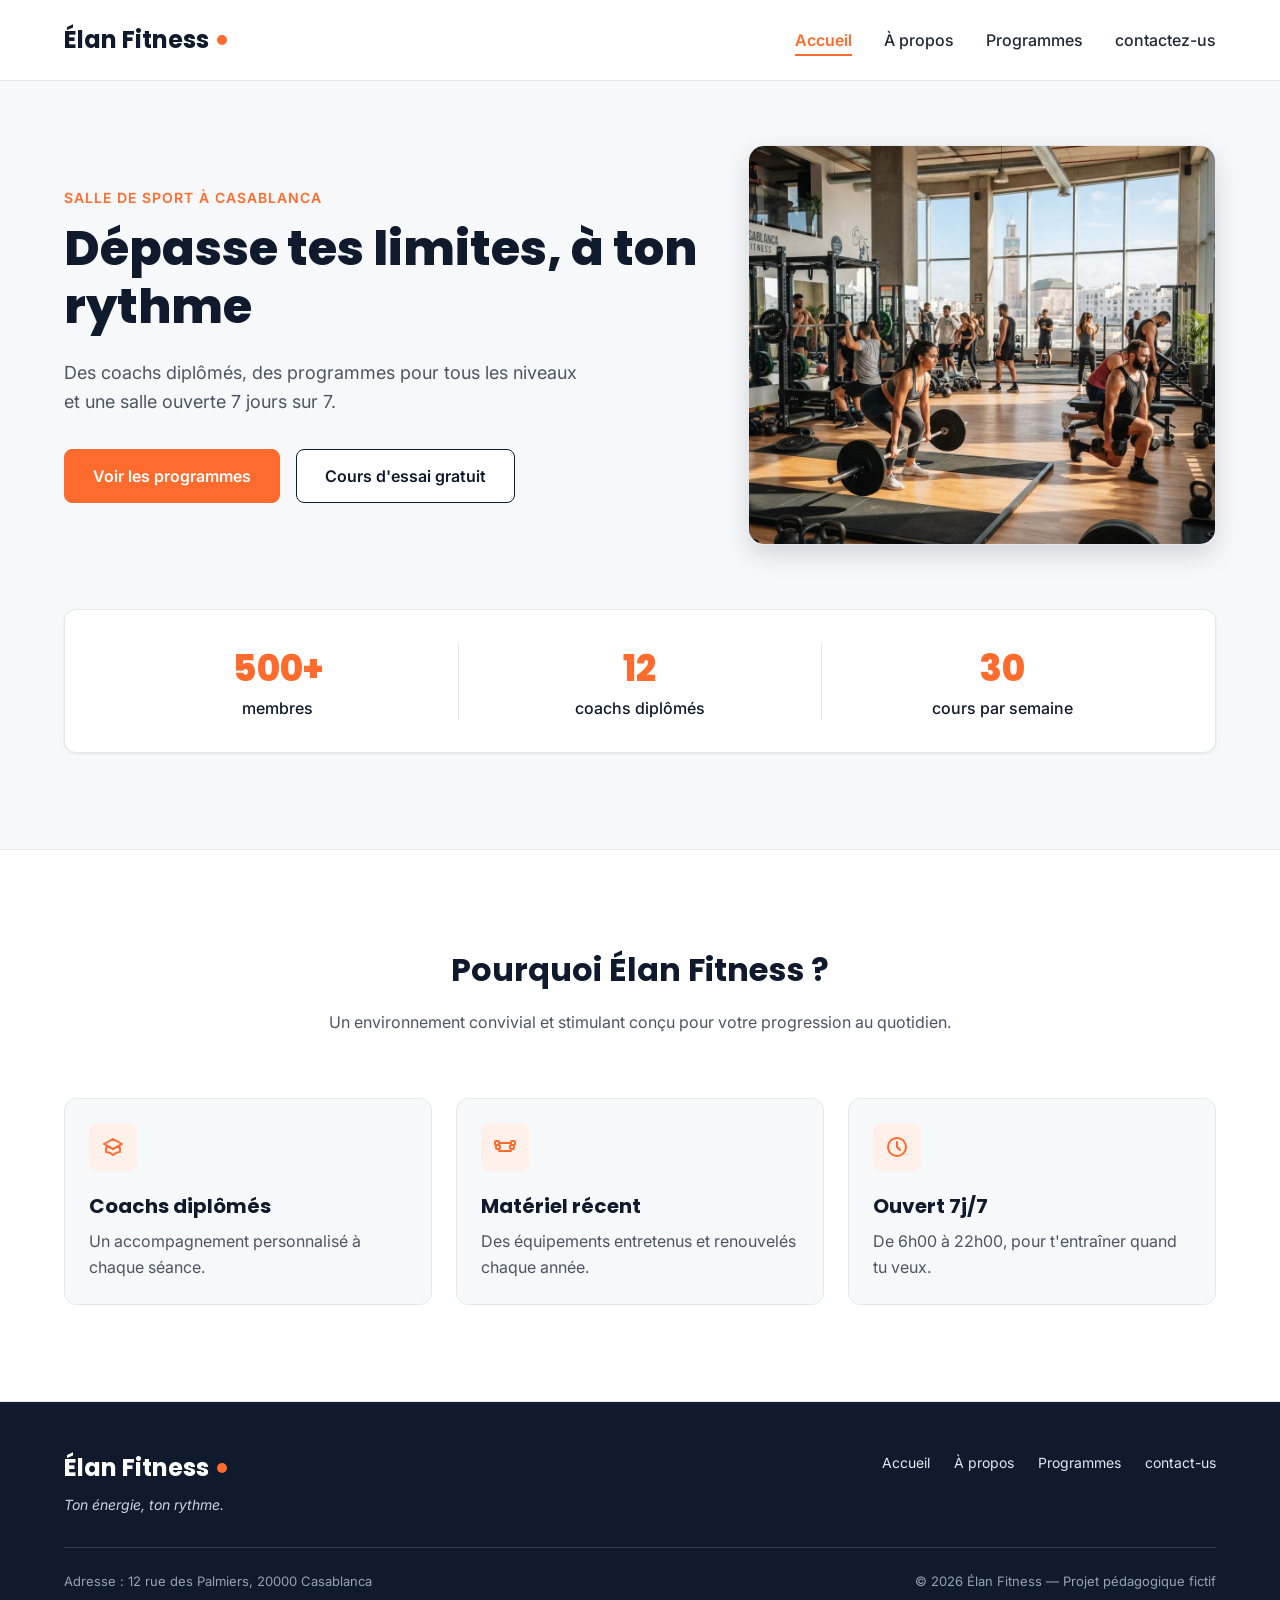
==== index.html @ 89db5414 "update projet HTML CSS" ====
<!DOCTYPE html>
<html lang="fr">
<head>
  <meta charset="UTF-8">
  <meta name="viewport" content="width=device-width, initial-scale=1">
  <meta name="description" content="Élan Fitness, salle de sport à Casablanca : musculation, yoga, cardio et boxe fitness avec des coachs diplômés. Réservez votre cours d'essai gratuit.">
  <title>Élan Fitness | Salle de sport à Casablanca</title>
  <link rel="preconnect" href="https://fonts.googleapis.com">
  <link rel="preconnect" href="https://fonts.gstatic.com" crossorigin>
  <link href="https://fonts.googleapis.com/css2?family=Inter:wght@400;500;600&family=Poppins:wght@600;700;800&display=swap" rel="stylesheet">
  <link rel="stylesheet" href="style.css">
</head>
<body>
  <header class="en-tete">
    <div class="conteneur en-tete-contenu">
      <a href="index.html" class="logo">Élan Fitness</a>
      <nav aria-label="Navigation principale">
        <ul class="menu">
          <li><a href="accueil" class="lien-actif">Accueil</a></li>
          <li><a href="a-propos.html" >À propos</a></li>
          <li><a href="programmes.html">Programmes</a></li>
          <li><a href="contact-us.html">contactez-us</a></li>
        </ul>
      </nav>
    </div>
  </header>
  <main>
    <section id="accueil" class="hero">
      <div class="conteneur">
        <div class="hero-contenu">
          <div class="hero-texte">
            <p class="sur-titre">Salle de sport à Casablanca</p>
            <h1>Dépasse tes limites, à ton rythme</h1>
            <p class="hero-description">
              Des coachs diplômés, des programmes pour tous les niveaux et une salle ouverte 7 jours sur 7.
            </p>
            <div class="boutons">
              <a href="programmes.html" class="bouton bouton-principal">Voir les programmes</a>
              <a href="contact-us.html" class="bouton bouton-secondaire">Cours d'essai gratuit</a>
            </div>
          </div>
          <img class="hero-image" src="img/hero.jpg" alt="Des personnes s'entraînent dans une salle de sport lumineuse à Casablanca">
        </div>
        <div class="chiffres">
          <div class="chiffre">
            <p class="chiffre-nombre">500+</p>
            <p>membres</p>
          </div>
          <div class="chiffre">
            <p class="chiffre-nombre">12</p>
            <p>coachs diplômés</p>
          </div>
          <div class="chiffre">
            <p class="chiffre-nombre">30</p>
            <p>cours par semaine</p>
          </div>
        </div>
      </div>
    </section>
    <section class="section section-blanche">
      <div class="conteneur">
        <div class="section-titre">
          <h2>Pourquoi Élan Fitness ?</h2>
          <p>Un environnement convivial et stimulant conçu pour votre progression au quotidien.</p>
        </div>
        <div class="cartes">
          <article class="carte carte-avantage">
            <div class="icone"><img src="img/icone-coach.svg" alt=""></div>
            <h3>Coachs diplômés</h3>
            <p>Un accompagnement personnalisé à chaque séance.</p>
          </article>
          <article class="carte carte-avantage">
            <div class="icone"><img src="img/icone-materiel.svg" alt=""></div>
            <h3>Matériel récent</h3>
            <p>Des équipements entretenus et renouvelés chaque année.</p>
          </article>
          <article class="carte carte-avantage">
            <div class="icone"><img src="img/icone-horloge.svg" alt=""></div>
            <h3>Ouvert 7j/7</h3>
            <p>De 6h00 à 22h00, pour t'entraîner quand tu veux.</p>
          </article>
        </div>
      </div>
    </section>
  </main>
  <footer class="pied-de-page">
    <div class="conteneur">
      <div class="pied-haut">
        <div>
          <p class="logo logo-clair">Élan Fitness</p>
          <p class="slogan">Ton énergie, ton rythme.</p>
        </div>
        <nav aria-label="Navigation du pied de page">
          <ul class="menu menu-pied">
            <li><a href="index.html">Accueil</a></li>
            <li><a href="a-propos.html">À propos</a></li>
            <li><a href="programmes.html">Programmes</a></li>
            <li><a href="contact-us.html">contact-us</a></li>
          </ul>
        </nav>
      </div>
      <div class="pied-bas">
        <p>Adresse : 12 rue des Palmiers, 20000 Casablanca</p>
        <p>&copy; 2026 Élan Fitness — Projet pédagogique fictif</p>
      </div>
    </div>
  </footer>
</body>
</html>
---- style.css ----
* {
  box-sizing: border-box;
  margin: 0;
  padding: 0;
}
html {
  scroll-behavior: smooth;
}
body {
  font-family: 'Inter', Arial, sans-serif;
  font-size: 16px;
  line-height: 1.5;
  color: #1F2937;
  background-color: #F7F8FA;
}
h1, h2, h3, h4 {
  font-family: 'Poppins', Arial, sans-serif;
  color: #0F1B2D;
}
a {
  color: inherit;
  text-decoration: none;
}
ul {
  list-style: none;
}
img {
  display: block;
  max-width: 100%;
}
a:focus-visible,
button:focus-visible {
  outline: 3px solid #FF6B2C;
  outline-offset: 2px;
}
.conteneur {
  width: 100%;
  max-width: 1200px;
  margin: 0 auto;
  padding: 0 24px;
}
.section {
  padding: 96px 0;
}
.section-blanche {
  background-color: #FFFFFF;
  border-top: 1px solid #E5E7EB;
  border-bottom: 1px solid #E5E7EB;
}
.section-titre {
  max-width: 640px;
  margin: 0 auto 64px;
  text-align: center;
}
.section-titre h2 {
  font-size: 32px;
  margin-bottom: 16px;
}
.section-titre h3 {
  font-size: 26px;
  margin-bottom: 12px;
}
.section-titre p {
  color: #4B5563;
}
.sur-titre {
  font-size: 14px;
  font-weight: 600;
  color: #FF6B2C;
  text-transform: uppercase;
  letter-spacing: 1px;
  margin-bottom: 12px;
}
.bouton {
  display: inline-block;
  padding: 14px 28px;
  border-radius: 8px;
  font-size: 16px;
  font-weight: 600;
  text-align: center;
  cursor: pointer;
}
.bouton-principal {
  background-color: #FF6B2C;
  border: 1px solid #FF6B2C;
  color: #FFFFFF;
}
.bouton-principal:hover {
  background-color: #F05817;
}
.bouton-secondaire {
  background-color: #FFFFFF;
  border: 1px solid #0F1B2D;
  color: #0F1B2D;
}
.bouton-secondaire:hover {
  background-color: #F3F4F6;
}
.cartes {
  display: flex;
  gap: 24px;
}
.carte {
  flex: 1;
  background-color: #FFFFFF;
  border: 1px solid #E5E7EB;
  border-radius: 12px;
  box-shadow: 0 1px 3px rgba(15, 27, 45, 0.08);
}
.icone {
  width: 48px;
  height: 48px;
  background-color: #FFF0EA;
  border-radius: 8px;
  display: flex;
  align-items: center;
  justify-content: center;
}
.icone img {
  width: 24px;
  height: 24px;
}
.icone-petite {
  width: 32px;
  height: 32px;
  border-radius: 50%;
}
.icone-petite img {
  width: 16px;
  height: 16px;
}
.en-tete {
  position: sticky;
  top: 0;
  z-index: 10;
  background-color: #FFFFFF;
  border-bottom: 1px solid #E5E7EB;
}
.en-tete-contenu {
  height: 80px;
  display: flex;
  align-items: center;
  justify-content: space-between;
}
.logo {
  display: flex;
  align-items: center;
  font-family: 'Poppins', Arial, sans-serif;
  font-size: 24px;
  font-weight: 700;
  color: #0F1B2D;
}
.logo::after {
  content: "";
  width: 10px;
  height: 10px;
  margin-left: 8px;
  background-color: #FF6B2C;
  border-radius: 50%;
}
.menu {
  display: flex;
  gap: 32px;
}
.menu a {
  font-weight: 500;
  padding-bottom: 4px;
  border-bottom: 2px solid transparent;
}
.menu a:hover {
  color: #FF6B2C;
}
.menu .lien-actif {
  color: #FF6B2C;
  font-weight: 600;
  border-bottom-color: #FF6B2C;
}
.hero {
  padding: 64px 0 96px;
}
.hero-contenu {
  display: flex;
  align-items: center;
  gap: 32px;
}
.hero-texte {
  flex: 7;
}
.hero-texte h1 {
  font-size: 48px;
  font-weight: 800;
  line-height: 1.2;
  margin-bottom: 24px;
}
.hero-description {
  max-width: 520px;
  font-size: 18px;
  line-height: 1.6;
  color: #4B5563;
  margin-bottom: 32px;
}
.boutons {
  display: flex;
  flex-wrap: wrap;
  gap: 16px;
}
.hero-image {
  flex: 5;
  min-width: 0;
  height: 400px;
  object-fit: cover;
  border-radius: 16px;
  border: 1px solid #E5E7EB;
  box-shadow: 0 10px 25px rgba(15, 27, 45, 0.15);
}
.chiffres {
  display: flex;
  margin-top: 64px;
  padding: 32px;
  background-color: #FFFFFF;
  border: 1px solid #E5E7EB;
  border-radius: 12px;
  box-shadow: 0 1px 3px rgba(15, 27, 45, 0.08);
}
.chiffre {
  flex: 1;
  text-align: center;
  font-weight: 500;
  color: #0F1B2D;
}
.chiffre + .chiffre {
  border-left: 1px solid #E5E7EB;
}
.chiffre-nombre {
  font-family: 'Poppins', Arial, sans-serif;
  font-size: 36px;
  font-weight: 800;
  color: #FF6B2C;
}
.carte-avantage {
  padding: 24px;
  background-color: #F7F8FA;
  box-shadow: none;
}
.carte-avantage .icone {
  margin-bottom: 20px;
}
.carte-avantage h3 {
  font-size: 20px;
  margin-bottom: 8px;
}
.carte-avantage p {
  color: #4B5563;
  line-height: 1.6;
}
.apropos-contenu {
  display: flex;
  align-items: center;
  gap: 64px;
}
.apropos-texte {
  flex: 7;
}
.apropos-texte h2 {
  font-size: 36px;
  line-height: 1.2;
  margin-bottom: 20px;
}
.apropos-texte p {
  color: #4B5563;
  line-height: 1.7;
  margin-bottom: 16px;
}
.valeurs {
  display: flex;
  gap: 16px;
  margin-top: 32px;
}
.valeur {
  flex: 1;
  display: flex;
  align-items: center;
  gap: 12px;
  padding: 12px 16px;
  background-color: #FFFFFF;
  border: 1px solid #E5E7EB;
  border-radius: 12px;
  font-family: 'Poppins', Arial, sans-serif;
  font-size: 14px;
  font-weight: 600;
  color: #0F1B2D;
}
.apropos-image {
  flex: 5;
  min-width: 0;
  height: 360px;
  object-fit: cover;
  border-radius: 16px;
  box-shadow: 0 10px 25px rgba(15, 27, 45, 0.15);
}
.carte-programme {
  display: flex;
  flex-direction: column;
  overflow: hidden;
}
.carte-programme > img {
  width: 100%;
  height: 200px;
  object-fit: cover;
}
.programme-corps {
  flex: 1;
  display: flex;
  flex-direction: column;
  padding: 20px;
}
.programme-corps h3 {
  font-size: 20px;
  margin-bottom: 8px;
}
.programme-corps p {
  font-size: 15px;
  color: #4B5563;
}
.etiquette {
  align-self: flex-start;
  padding: 4px 10px;
  margin-bottom: 12px;
  border-radius: 6px;
  font-size: 12px;
  font-weight: 600;
}
.etiquette-orange {
  background-color: #FFEDE5;
  color: #C2410C;
}
.etiquette-bleue {
  background-color: #DBEAFE;
  color: #1D4ED8;
}
.etiquette-verte {
  background-color: #D1FAE5;
  color: #047857;
}
.programme-corps .duree {
  display: flex;
  align-items: center;
  gap: 8px;
  margin-top: auto;
  padding-top: 16px;
  border-top: 1px solid #E5E7EB;
  font-size: 13px;
  font-weight: 600;
  color: #0F1B2D;
}
.programme-corps h3 + p {
  margin-bottom: 16px;
}
.duree img {
  width: 16px;
  height: 16px;
}
.formules {
  margin-top: 96px;
}

.formule {
  position: relative;
  display: flex;
  flex-direction: column;
  padding: 28px;
}

.formule h4 {
  font-size: 20px;
}

.prix {
  margin: 8px 0 16px;
  font-family: 'Poppins', Arial, sans-serif;
  font-size: 30px;
  font-weight: 800;
  color: #FF6B2C;
}

.prix span {
  font-family: 'Inter', Arial, sans-serif;
  font-size: 16px;
  font-weight: 500;
  color: #4B5563;
}

.prix-note {
  margin: -8px 0 16px;
  font-size: 13px;
  color: #4B5563;
}

.formule-liste {
  flex: 1;
  margin-bottom: 24px;
}

.formule-liste li {
  padding-left: 28px;
  margin-bottom: 12px;
  font-size: 15px;
  background-image: url('img/icone-check.svg');
  background-repeat: no-repeat;
  background-position: left center;
  background-size: 16px;
}

.formule .bouton {
  display: block;
}

.formule-populaire {
  border: 2px solid #FF6B2C;
  box-shadow: 0 10px 25px rgba(255, 107, 44, 0.2);
}

.badge-populaire {
  position: absolute;
  top: -14px;
  left: 50%;
  transform: translateX(-50%);
  padding: 4px 14px;
  background-color: #FF6B2C;
  border-radius: 999px;
  font-size: 12px;
  font-weight: 700;
  text-transform: uppercase;
  color: #FFFFFF;
}

.pied-de-page {
  padding: 48px 0 32px;
  background-color: #0F1B2D;
  color: #FFFFFF;
}
.pied-haut {
  display: flex;
  justify-content: space-between;
  align-items: flex-start;
  padding-bottom: 32px;
  border-bottom: 1px solid rgba(255, 255, 255, 0.15);
}
.logo-clair {
  color: #FFFFFF;
}
.slogan {
  margin-top: 8px;
  font-size: 14px;
  font-style: italic;
  color: #CBD5E1;
}
.menu-pied {
  gap: 24px;
}
.menu-pied a {
  font-size: 14px;
  font-weight: 400;
  color: #E2E8F0;
}
.pied-bas {
  display: flex;
  justify-content: space-between;
  margin-top: 24px;
  font-size: 13px;
  color: #94A3B8;
}
@media (max-width: 900px){
  .hero-contenu {
    flex-direction: column;
  }
  .cartes {
    flex-wrap: wrap;
  }
  .carte {
    flex: 1 1 45%;
  }
  .apropos-contenu {
    flex-direction: column;
  }
  .valeurs {
    flex-wrap: wrap;
  }
  .valeur {
    flex: 1 1 45%;
  }
  .chiffres {
    flex-wrap: wrap;
  }
  .chiffre {
    flex: 1 1 50%;
  }
}
@media (max-width: 600px) {
  .conteneur {
    padding: 0 16px;
  }
  .en-tete-contenu {
    flex-direction: column;
    gap: 15px;
  }
  .menu {
    flex-direction: row;
    flex-wrap: wrap;
    justify-content: center;
    gap: 15px;
  }
  .hero-texte h1 {
    font-size: 32px;
  }
  .hero-image {
    width: 100%;
    height: 250px;
  }
  .boutons {
    flex-direction: column;
  }
  .bouton {
    width: 100%;
  }
  .cartes {
    flex-direction: column;
  }
  .carte {
    width: 100%;
  }
  .chiffres {
    flex-direction: column;
  }
  .chiffre {
    width: 100%;
  }
  .apropos-contenu {
    flex-direction: column;
  }
  .apropos-image {
    width: 100%;
    height: 250px;
  }
  .valeurs {
    flex-direction: column;
  }
  .valeur {
    width: 100%;
  }
  .pied-haut {
    flex-direction: column;
    gap: 20px;
  }
  .pied-bas {
    flex-direction: column;
    gap: 10px;
  }
}
.carte-avantage {
    animation: apparition 0.8s ease;
}
@keyframes apparition {
    from {
        opacity: 0;
        transform: translateY(30px);
    }
    to {
        opacity: 1;
        transform: translateY(0);
    }
}
.carte-avantage {
    transition: 0.3s;
}
.carte-avantage:hover {
    transform: translateY(-20px);
}
.carte-programme {
  transition: transform 0.3s ease, box-shadow 0.3s ease;
}
.carte-programme:hover {
  transform: translateY(-20px);
  box-shadow: 0 8px 20px rgba(0, 0, 0, 0.15);
}
.carte-programme img {
  transition: transform 0.3s ease;
}
.carte-programme:hover img {
  transform: scale(1.05);
}
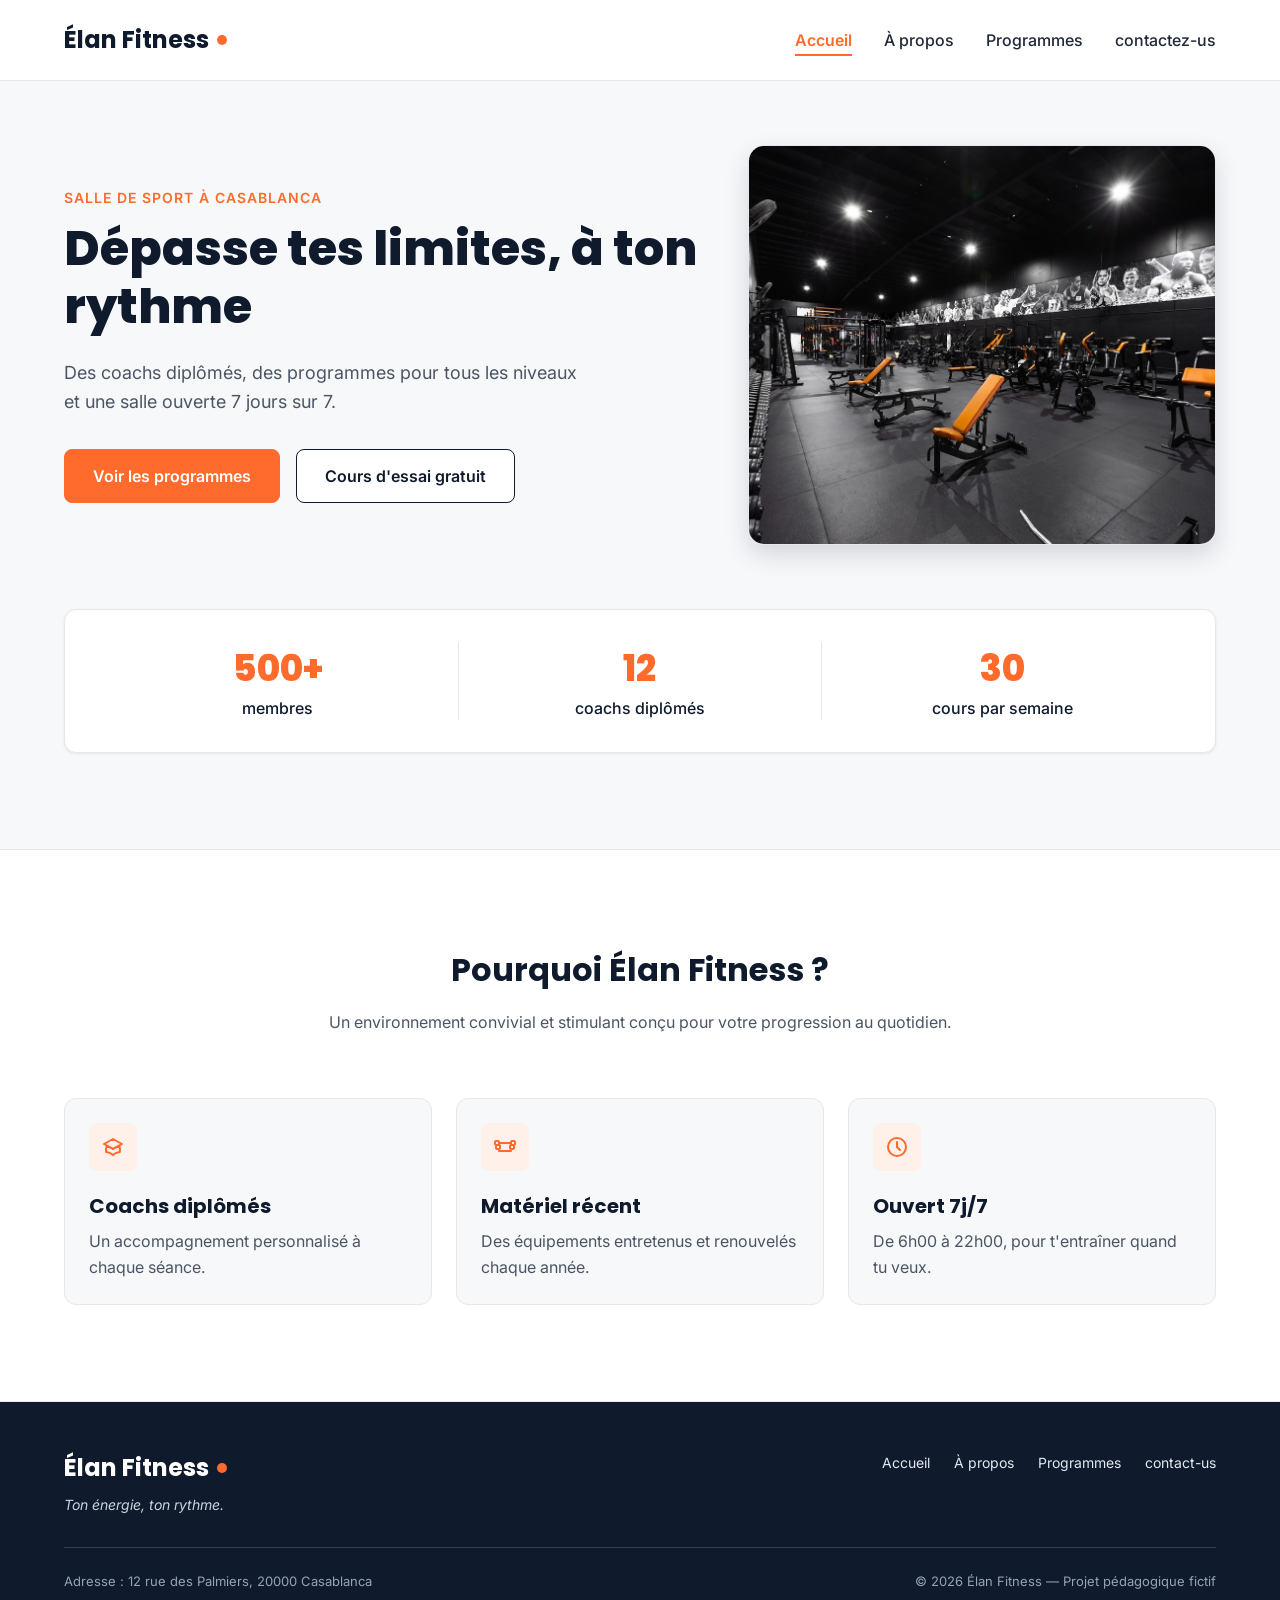
==== commit 933ea533: "Update pics" ====
--- a/index.html
+++ b/index.html
@@ -39,7 +39,7 @@
               <a href="contact-us.html" class="bouton bouton-secondaire">Cours d'essai gratuit</a>
             </div>
           </div>
-          <img class="hero-image" src="img/hero.jpg" alt="Des personnes s'entraînent dans une salle de sport lumineuse à Casablanca">
+          <img class="hero-image" src="img/salle.jpg" alt="Des personnes s'entraînent dans une salle de sport lumineuse à Casablanca">
         </div>
         <div class="chiffres">
           <div class="chiffre">
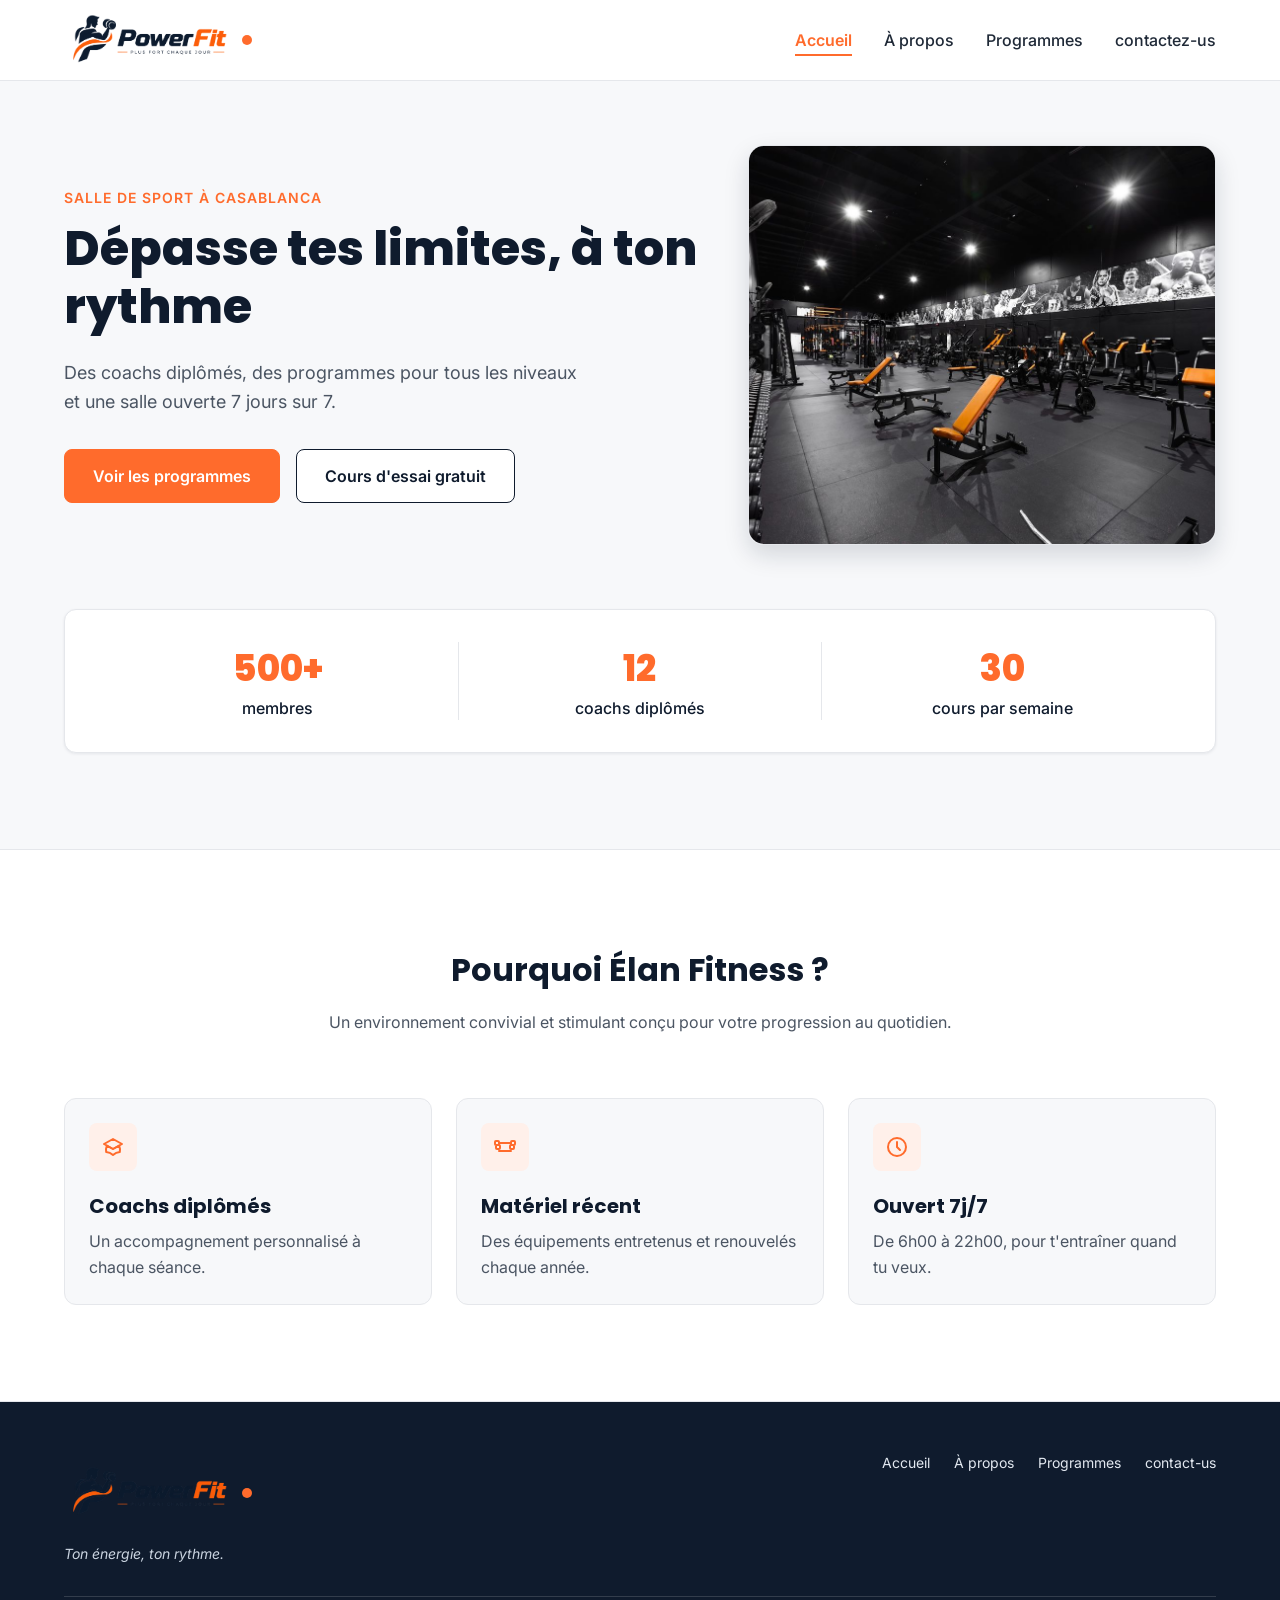
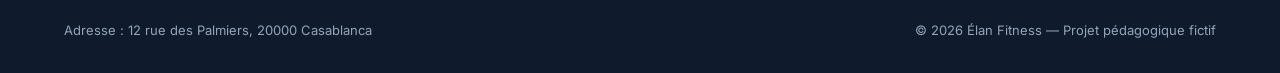
==== commit 0e9bddd4: "ajout le logo" ====
--- a/index.html
+++ b/index.html
@@ -13,10 +13,12 @@
 <body>
   <header class="en-tete">
     <div class="conteneur en-tete-contenu">
-      <a href="index.html" class="logo">Élan Fitness</a>
+      <a href="index.html" class="logo">
+      <img src="img/LogoGym.png" alt="Élan Fitness" class="logo">
+      </a>
       <nav aria-label="Navigation principale">
         <ul class="menu">
-          <li><a href="accueil" class="lien-actif">Accueil</a></li>
+          <li><a href="index.html" class="lien-actif">Accueil</a></li>
           <li><a href="a-propos.html" >À propos</a></li>
           <li><a href="programmes.html">Programmes</a></li>
           <li><a href="contact-us.html">contactez-us</a></li>
@@ -87,7 +89,10 @@
     <div class="conteneur">
       <div class="pied-haut">
         <div>
-          <p class="logo logo-clair">Élan Fitness</p>
+       <a href="index.html" class="logo">
+      <img src="img/logoFotter.png" alt="Élan Fitness" class="logo">
+      </a>
+          <!-- <p class="logo logo-clair">Élan Fitness</p> -->
           <p class="slogan">Ton énergie, ton rythme.</p>
         </div>
         <nav aria-label="Navigation du pied de page">
@@ -106,4 +111,4 @@
     </div>
   </footer>
 </body>
-</html>
+</html>
--- a/style.css
+++ b/style.css
@@ -589,3 +589,7 @@
 .carte-programme:hover img {
   transform: scale(1.05);
 }
+.logo img {
+    width: 170px;
+    height: auto;
+}
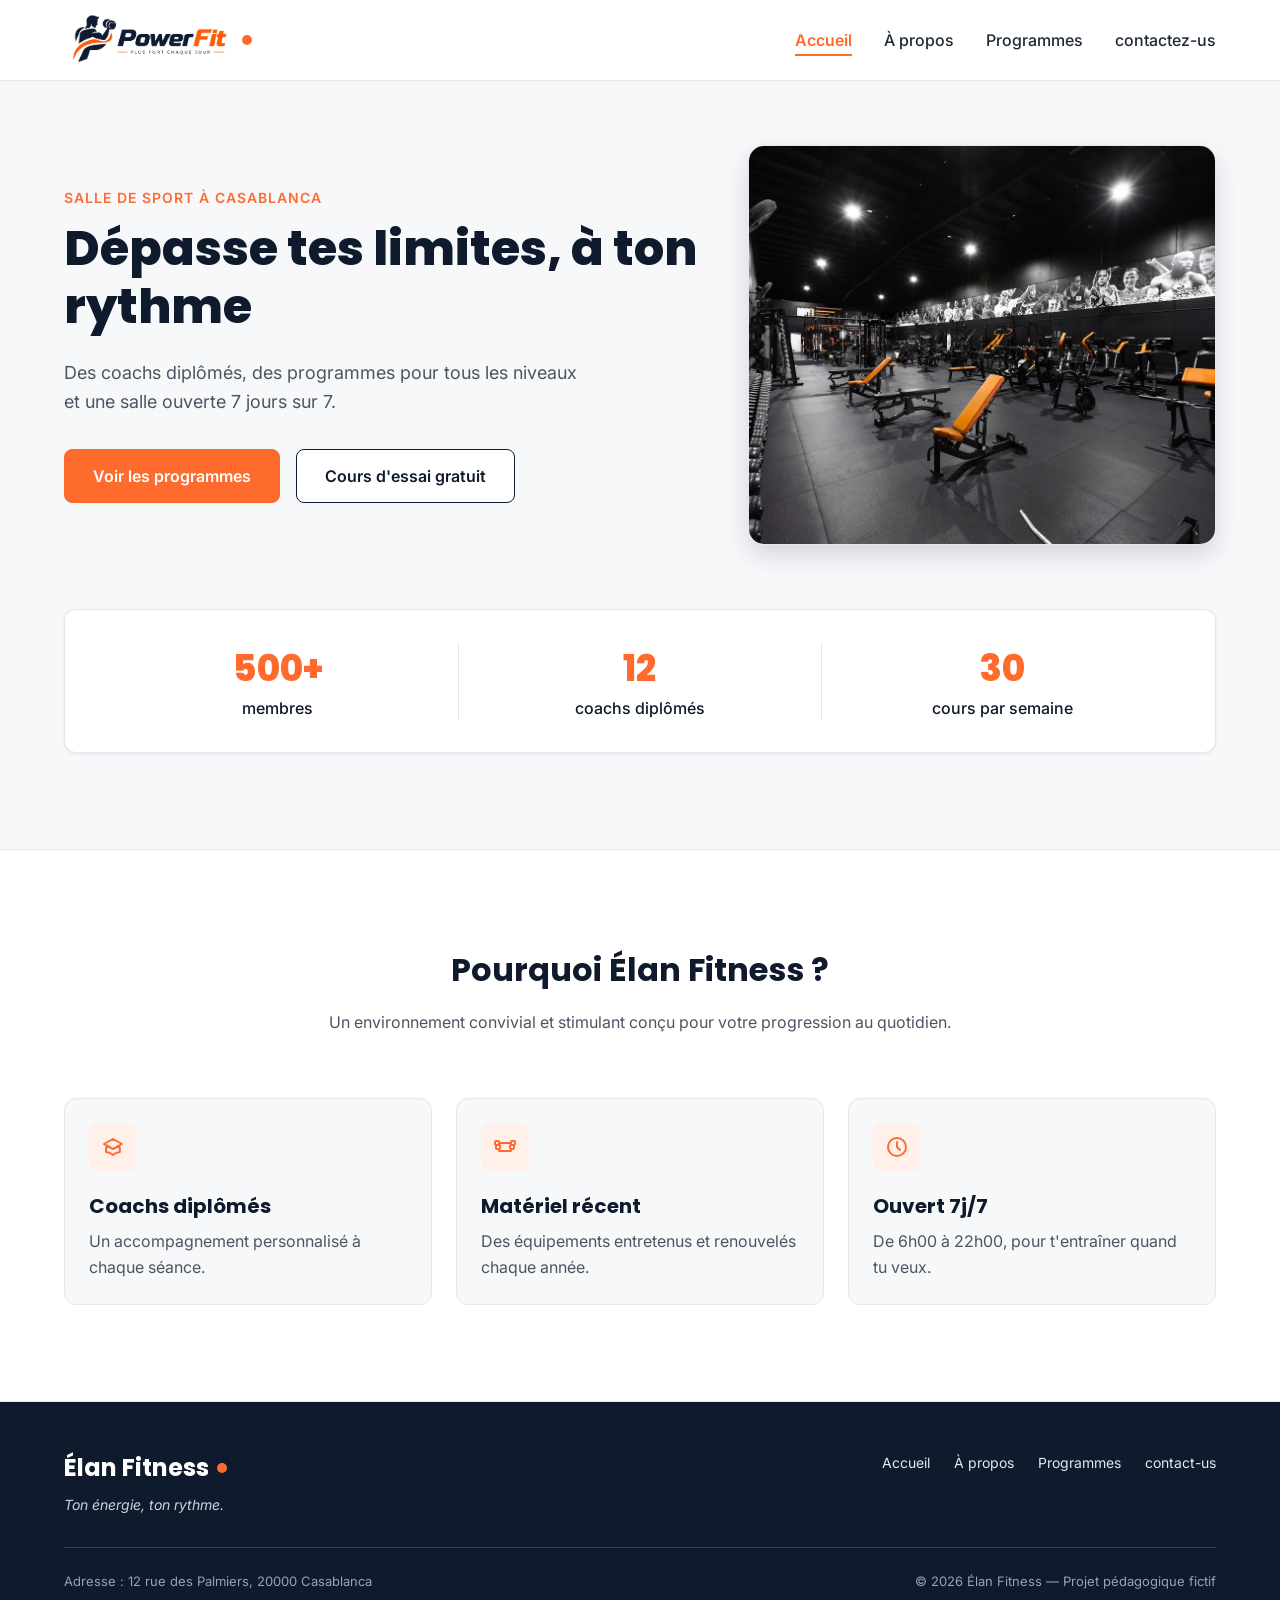
==== commit 0383a266: "modification sue le logo" ====
--- a/index.html
+++ b/index.html
@@ -89,10 +89,7 @@
     <div class="conteneur">
       <div class="pied-haut">
         <div>
-       <a href="index.html" class="logo">
-      <img src="img/logoFotter.png" alt="Élan Fitness" class="logo">
-      </a>
-          <!-- <p class="logo logo-clair">Élan Fitness</p> -->
+          <p class="logo logo-clair">Élan Fitness</p>
           <p class="slogan">Ton énergie, ton rythme.</p>
         </div>
         <nav aria-label="Navigation du pied de page">
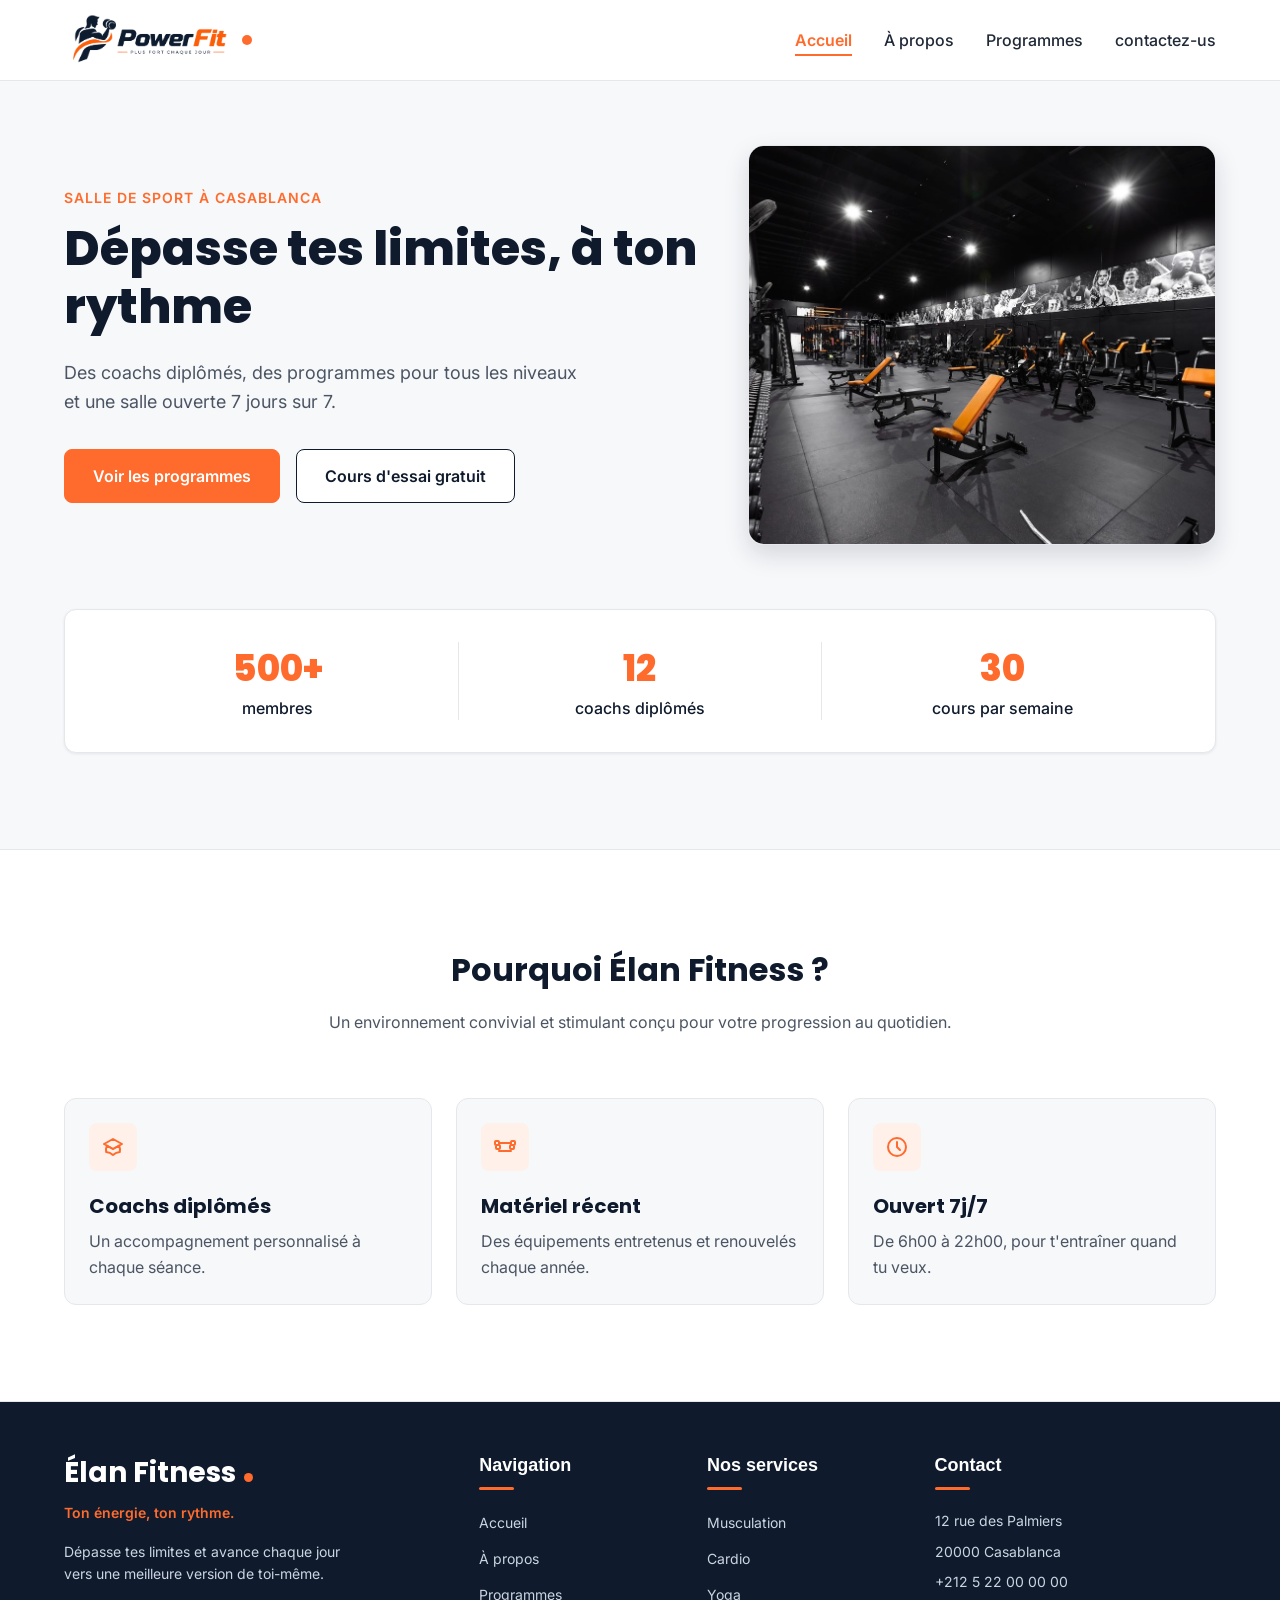
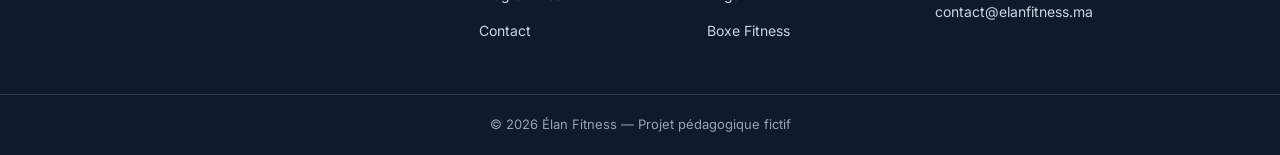
==== commit 8fbacd27: "update footer" ====
--- a/index.html
+++ b/index.html
@@ -85,27 +85,44 @@
       </div>
     </section>
   </main>
-  <footer class="pied-de-page">
-    <div class="conteneur">
-      <div class="pied-haut">
-        <div>
-          <p class="logo logo-clair">Élan Fitness</p>
-          <p class="slogan">Ton énergie, ton rythme.</p>
+<footer class="footer">
+    <div class="footer-container">
+        <div class="footer-col footer-brand">
+            <h2>Élan Fitness</h2>
+            <p>Ton énergie, ton rythme.</p>
+            <p class="footer-description">
+                Dépasse tes limites et avance chaque jour vers une meilleure version de toi-même.
+            </p>
         </div>
-        <nav aria-label="Navigation du pied de page">
-          <ul class="menu menu-pied">
-            <li><a href="index.html">Accueil</a></li>
-            <li><a href="a-propos.html">À propos</a></li>
-            <li><a href="programmes.html">Programmes</a></li>
-            <li><a href="contact-us.html">contact-us</a></li>
-          </ul>
-        </nav>
-      </div>
-      <div class="pied-bas">
-        <p>Adresse : 12 rue des Palmiers, 20000 Casablanca</p>
+        <div class="footer-col">
+            <h3>Navigation</h3>
+            <ul>
+                <li><a href="index.html">Accueil</a></li>
+                <li><a href="a-propos.html">À propos</a></li>
+                <li><a href="programmes.html">Programmes</a></li>
+                <li><a href="contact-us.html">Contact</a></li>
+            </ul>
+        </div>
+        <div class="footer-col">
+            <h3>Nos services</h3>
+            <ul>
+                <li><a href="programmes.html">Musculation</a></li>
+                <li><a href="programmes.html">Cardio</a></li>
+                <li><a href="programmes.html">Yoga</a></li>
+                <li><a href="programmes.html">Boxe Fitness</a></li>
+            </ul>
+        </div>
+        <div class="footer-col">
+            <h3>Contact</h3>
+            <p>12 rue des Palmiers</p>
+            <p>20000 Casablanca</p>
+            <p>+212 5 22 00 00 00</p>
+            <p>contact@elanfitness.ma</p>
+        </div>
+    </div>
+    <div class="footer-bottom">
         <p>&copy; 2026 Élan Fitness — Projet pédagogique fictif</p>
-      </div>
     </div>
-  </footer>
+</footer>
 </body>
-</html>+</html> 
--- a/style.css
+++ b/style.css
@@ -470,6 +470,100 @@
   font-size: 13px;
   color: #94A3B8;
 }
+.footer {
+    padding-top: 50px;
+    background-color: #0F1B2D;
+    color: #FFFFFF;
+}
+
+.footer-container {
+    width: 100%;
+    max-width: 1200px;
+    margin: 0 auto;
+    padding: 0 24px 40px;
+
+    display: grid;
+    grid-template-columns: 2fr 1fr 1fr 1.5fr;
+    gap: 40px;
+}
+/* Logo + présentation */
+.footer-brand h2 {
+    font-family: 'Poppins', Arial, sans-serif;
+    font-size: 28px;
+    font-weight: 700;
+    color: #FFFFFF;
+    margin-bottom: 8px;
+}
+.footer-brand h2::after {
+    content: "";
+    display: inline-block;
+    width: 9px;
+    height: 9px;
+    margin-left: 8px;
+    background-color: #FF6B2C;
+    border-radius: 50%;
+}
+.footer-brand > p:first-of-type {
+    color: #FF6B2C;
+    font-size: 14px;
+    font-weight: 600;
+    margin-bottom: 16px;
+}
+.footer-description {
+    max-width: 300px;
+    color: #CBD5E1;
+    font-size: 14px;
+    line-height: 1.7;
+}
+.footer-col h3 {
+    font-family: 'Poppins', Arial, sans-serif;
+    font-size: 18px;
+    font-weight: 600;
+    color: #FFFFFF;
+    margin-bottom: 20px;
+}
+.footer-col h3::after {
+    content: "";
+    display: block;
+    width: 35px;
+    height: 3px;
+    margin-top: 8px;
+    background-color: #FF6B2C;
+    border-radius: 2px;
+}
+.footer-col ul {
+    list-style: none;
+    padding: 0;
+    margin: 0;
+}
+.footer-col ul li {
+    margin-bottom: 12px;
+}
+.footer-col a {
+    color: #CBD5E1;
+    font-size: 14px;
+    text-decoration: none;
+    transition: 0.3s;
+}
+.footer-col a:hover {
+    color: #FF6B2C;
+    padding-left: 5px;
+}
+.footer-col p {
+    color: #CBD5E1;
+    font-size: 14px;
+    line-height: 1.6;
+    margin-bottom: 8px;
+}
+.footer-bottom {
+    border-top: 1px solid rgba(255, 255, 255, 0.15);
+    padding: 20px 24px;
+    text-align: center;
+}
+.footer-bottom p {
+    color: #94A3B8;
+    font-size: 13px;
+}
 @media (max-width: 900px){
   .hero-contenu {
     flex-direction: column;
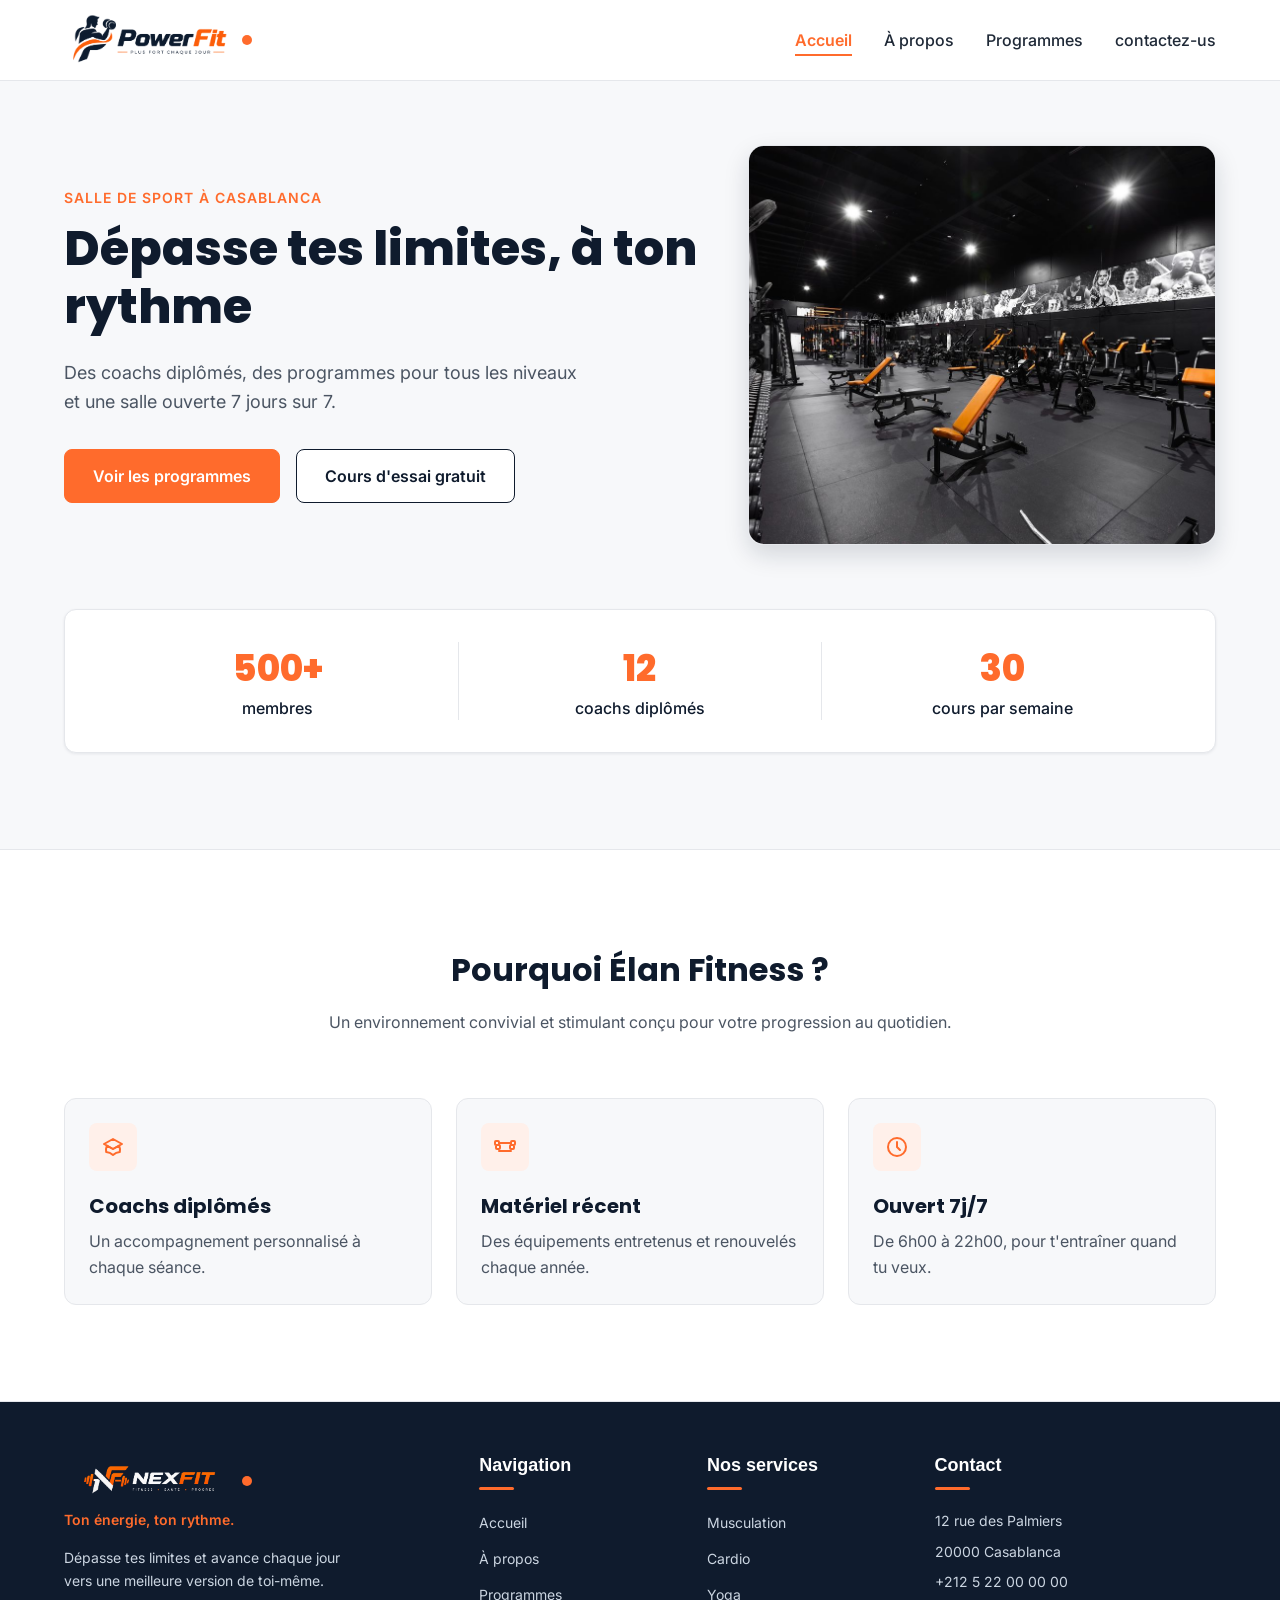
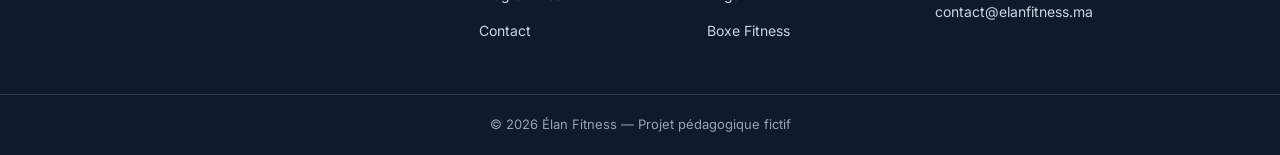
==== commit cce27c59: "update logo foter" ====
--- a/index.html
+++ b/index.html
@@ -88,8 +88,11 @@
 <footer class="footer">
     <div class="footer-container">
         <div class="footer-col footer-brand">
-            <h2>Élan Fitness</h2>
-            <p>Ton énergie, ton rythme.</p>
+           <a href="index.html" class="logo">
+      <img src="img/FotterPic.png" alt="Élan Fitness" class="logo">
+      </a>
+             <!-- <h2>Élan Fitness</h2> -->
+            <p>Ton énergie, ton rythme.</p> 
             <p class="footer-description">
                 Dépasse tes limites et avance chaque jour vers une meilleure version de toi-même.
             </p>
--- a/style.css
+++ b/style.css
@@ -686,4 +686,4 @@
 .logo img {
     width: 170px;
     height: auto;
-}+}
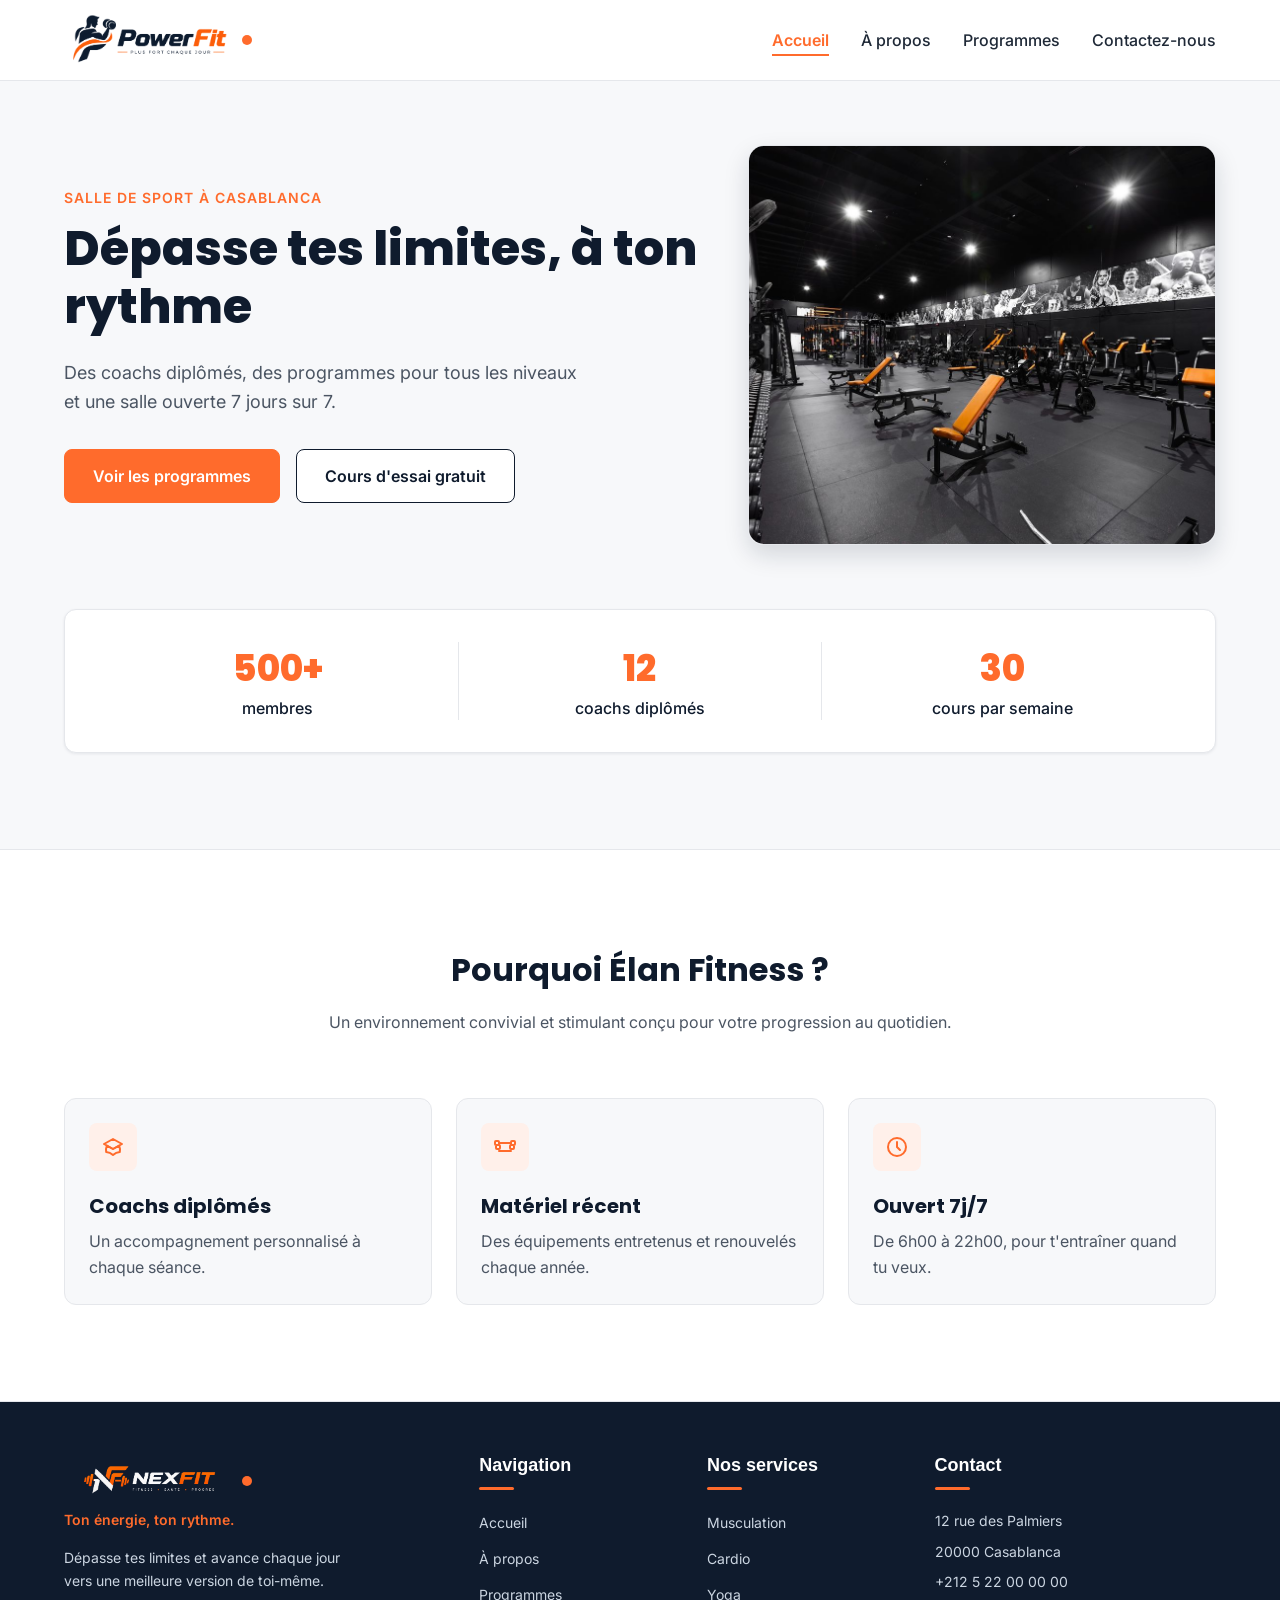
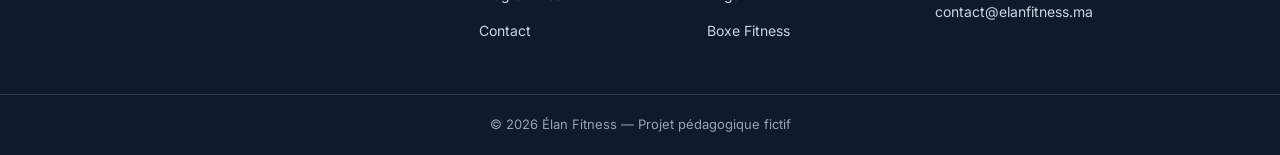
==== commit 2b4ca6dc: "ajout de menu burger" ====
--- a/index.html
+++ b/index.html
@@ -11,21 +11,27 @@
   <link rel="stylesheet" href="style.css">
 </head>
 <body>
-  <header class="en-tete">
-    <div class="conteneur en-tete-contenu">
-      <a href="index.html" class="logo">
-      <img src="img/LogoGym.png" alt="Élan Fitness" class="logo">
-      </a>
-      <nav aria-label="Navigation principale">
-        <ul class="menu">
-          <li><a href="index.html" class="lien-actif">Accueil</a></li>
-          <li><a href="a-propos.html" >À propos</a></li>
-          <li><a href="programmes.html">Programmes</a></li>
-          <li><a href="contact-us.html">contactez-us</a></li>
-        </ul>
-      </nav>
-    </div>
-  </header>
+<header class="en-tete">
+  <div class="conteneur en-tete-contenu">
+    <a href="index.html" class="logo">
+      <img src="img/LogoGym.png" alt="Élan Fitness">
+    </a>
+    <input type="checkbox" id="menu-toggle">
+    <label for="menu-toggle" class="burger">
+      <span></span>
+      <span></span>
+      <span></span>
+    </label>
+    <nav>
+      <ul class="menu">
+        <li><a href="index.html"class="lien-actif">Accueil</a></li>
+        <li><a href="a-propos.html" >À propos</a></li>
+        <li><a href="programmes.html">Programmes</a></li>
+        <li><a href="contact-us.html">Contactez-nous</a></li>
+      </ul>
+    </nav>
+  </div>
+</header>
   <main>
     <section id="accueil" class="hero">
       <div class="conteneur">
--- a/style.css
+++ b/style.css
@@ -590,19 +590,77 @@
     flex: 1 1 50%;
   }
 }
+  #menu-toggle {
+    display: none;
+  }
 @media (max-width: 600px) {
   .conteneur {
     padding: 0 16px;
   }
   .en-tete-contenu {
-    flex-direction: column;
+    position: relative;
+    flex-direction: row;
+    justify-content: space-between;
     gap: 15px;
   }
+  #menu-toggle {
+    display: none;
+  }
+  .burger {
+    display: flex;
+    flex-direction: column;
+    justify-content: center;
+    gap: 6px;
+    width: 36px;
+    height: 36px;
+    cursor: pointer;
+    flex-shrink: 0;
+  }
+  .burger span {
+    display: block;
+    width: 28px;
+    height: 3px;
+    background-color: #FF6B2C;
+    border-radius: 3px;
+    transition: transform 0.2s ease, opacity 0.2s ease;
+  }
+  .en-tete-contenu nav {
+    display: none;
+    position: absolute;
+    top: 100%;
+    left: 0;
+    width: 100%;
+    background-color: #FFFFFF;
+    border: 1px solid #E5E7EB;
+    box-shadow: 0 8px 16px rgba(15, 27, 45, 0.10);
+    z-index: 1000;
+  }
   .menu {
-    flex-direction: row;
-    flex-wrap: wrap;
-    justify-content: center;
-    gap: 15px;
+    display: flex;
+    flex-direction: column;
+    align-items: stretch;
+    gap: 0;
+    padding: 8px 0;
+  }
+  .menu li a {
+    display: block;
+    padding: 14px 24px;
+    border-bottom: none;
+  }
+  .menu li a:hover {
+    background-color: #FFF0EA;
+  }
+  #menu-toggle:checked ~ nav {
+    display: block;
+  }
+  #menu-toggle:checked + .burger span:nth-child(1) {
+    transform: translateY(9px) rotate(45deg);
+  }
+  #menu-toggle:checked + .burger span:nth-child(2) {
+    opacity: 0;
+  }
+  #menu-toggle:checked + .burger span:nth-child(3) {
+    transform: translateY(-9px) rotate(-45deg);
   }
   .hero-texte h1 {
     font-size: 32px;
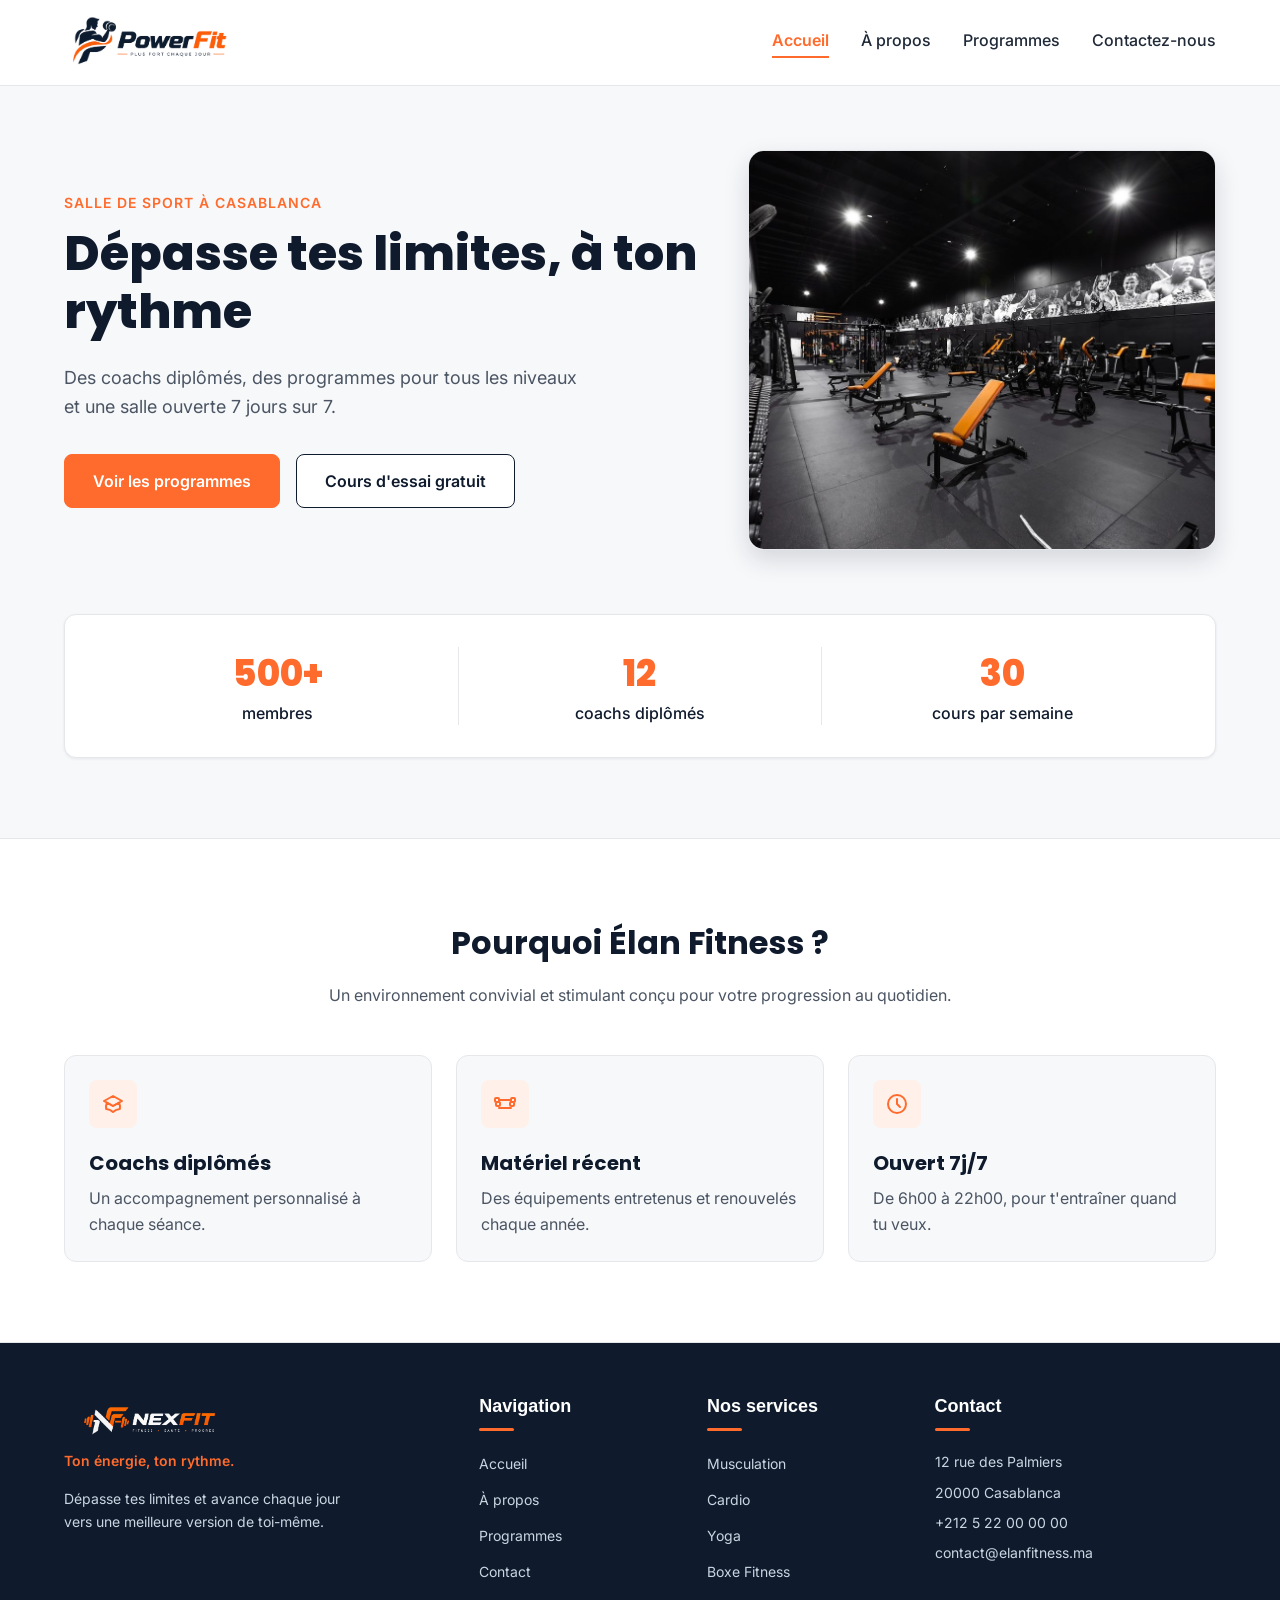
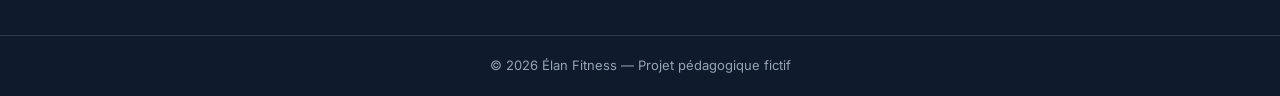
==== commit 73e88efe: "ajout de menu burger" ====
--- a/index.html
+++ b/index.html
@@ -17,121 +17,102 @@
       <img src="img/LogoGym.png" alt="Élan Fitness">
     </a>
     <input type="checkbox" id="menu-toggle">
-    <label for="menu-toggle" class="burger">
-      <span></span>
-      <span></span>
-      <span></span>
+    <label for="menu-toggle" class="burger" aria-label="Ouvrir le menu">
+      <span></span><span></span><span></span>
     </label>
     <nav>
       <ul class="menu">
-        <li><a href="index.html"class="lien-actif">Accueil</a></li>
-        <li><a href="a-propos.html" >À propos</a></li>
+        <li><a href="index.html" class="lien-actif">Accueil</a></li>
+        <li><a href="a-propos.html">À propos</a></li>
         <li><a href="programmes.html">Programmes</a></li>
         <li><a href="contact-us.html">Contactez-nous</a></li>
       </ul>
     </nav>
   </div>
 </header>
-  <main>
-    <section id="accueil" class="hero">
-      <div class="conteneur">
-        <div class="hero-contenu">
-          <div class="hero-texte">
-            <p class="sur-titre">Salle de sport à Casablanca</p>
-            <h1>Dépasse tes limites, à ton rythme</h1>
-            <p class="hero-description">
-              Des coachs diplômés, des programmes pour tous les niveaux et une salle ouverte 7 jours sur 7.
-            </p>
-            <div class="boutons">
-              <a href="programmes.html" class="bouton bouton-principal">Voir les programmes</a>
-              <a href="contact-us.html" class="bouton bouton-secondaire">Cours d'essai gratuit</a>
-            </div>
-          </div>
-          <img class="hero-image" src="img/salle.jpg" alt="Des personnes s'entraînent dans une salle de sport lumineuse à Casablanca">
-        </div>
-        <div class="chiffres">
-          <div class="chiffre">
-            <p class="chiffre-nombre">500+</p>
-            <p>membres</p>
-          </div>
-          <div class="chiffre">
-            <p class="chiffre-nombre">12</p>
-            <p>coachs diplômés</p>
-          </div>
-          <div class="chiffre">
-            <p class="chiffre-nombre">30</p>
-            <p>cours par semaine</p>
+<main>
+  <section class="hero" id="accueil">
+    <div class="conteneur">
+      <div class="hero-contenu">
+        <div class="hero-texte">
+          <p class="sur-titre">Salle de sport à Casablanca</p>
+          <h1>Dépasse tes limites, à ton rythme</h1>
+          <p class="hero-description">Des coachs diplômés, des programmes pour tous les niveaux et une salle ouverte 7 jours sur 7.</p>
+          <div class="boutons">
+            <a href="programmes.html" class="bouton bouton-principal">Voir les programmes</a>
+            <a href="contact-us.html" class="bouton bouton-secondaire">Cours d'essai gratuit</a>
           </div>
         </div>
+        <img class="hero-image" src="img/salle.jpg" alt="Des personnes s'entraînent dans une salle de sport lumineuse à Casablanca">
       </div>
-    </section>
-    <section class="section section-blanche">
-      <div class="conteneur">
-        <div class="section-titre">
-          <h2>Pourquoi Élan Fitness ?</h2>
-          <p>Un environnement convivial et stimulant conçu pour votre progression au quotidien.</p>
-        </div>
-        <div class="cartes">
-          <article class="carte carte-avantage">
-            <div class="icone"><img src="img/icone-coach.svg" alt=""></div>
-            <h3>Coachs diplômés</h3>
-            <p>Un accompagnement personnalisé à chaque séance.</p>
-          </article>
-          <article class="carte carte-avantage">
-            <div class="icone"><img src="img/icone-materiel.svg" alt=""></div>
-            <h3>Matériel récent</h3>
-            <p>Des équipements entretenus et renouvelés chaque année.</p>
-          </article>
-          <article class="carte carte-avantage">
-            <div class="icone"><img src="img/icone-horloge.svg" alt=""></div>
-            <h3>Ouvert 7j/7</h3>
-            <p>De 6h00 à 22h00, pour t'entraîner quand tu veux.</p>
-          </article>
-        </div>
+      <div class="chiffres">
+        <div class="chiffre"><p class="chiffre-nombre">500+</p><p>membres</p></div>
+        <div class="chiffre"><p class="chiffre-nombre">12</p><p>coachs diplômés</p></div>
+        <div class="chiffre"><p class="chiffre-nombre">30</p><p>cours par semaine</p></div>
       </div>
-    </section>
-  </main>
+    </div>
+  </section>
+  <section class="section section-blanche">
+    <div class="conteneur">
+      <div class="section-titre">
+        <h2>Pourquoi Élan Fitness ?</h2>
+        <p>Un environnement convivial et stimulant conçu pour votre progression au quotidien.</p>
+      </div>
+      <div class="cartes">
+        <article class="carte carte-avantage">
+          <div class="icone"><img src="img/icone-coach.svg" alt=""></div>
+          <h3>Coachs diplômés</h3><p>Un accompagnement personnalisé à chaque séance.</p>
+        </article>
+        <article class="carte carte-avantage">
+          <div class="icone"><img src="img/icone-materiel.svg" alt=""></div>
+          <h3>Matériel récent</h3><p>Des équipements entretenus et renouvelés chaque année.</p>
+        </article>
+        <article class="carte carte-avantage">
+          <div class="icone"><img src="img/icone-horloge.svg" alt=""></div>
+          <h3>Ouvert 7j/7</h3><p>De 6h00 à 22h00, pour t'entraîner quand tu veux.</p>
+        </article>
+      </div>
+    </div>
+  </section>
+</main>
 <footer class="footer">
-    <div class="footer-container">
-        <div class="footer-col footer-brand">
-           <a href="index.html" class="logo">
-      <img src="img/FotterPic.png" alt="Élan Fitness" class="logo">
+  <div class="footer-container">
+    <div class="footer-col footer-brand">
+      <a href="index.html" class="logo">
+        <img src="img/FotterPic.png" alt="Élan Fitness">
       </a>
-             <!-- <h2>Élan Fitness</h2> -->
-            <p>Ton énergie, ton rythme.</p> 
-            <p class="footer-description">
-                Dépasse tes limites et avance chaque jour vers une meilleure version de toi-même.
-            </p>
-        </div>
-        <div class="footer-col">
-            <h3>Navigation</h3>
-            <ul>
-                <li><a href="index.html">Accueil</a></li>
-                <li><a href="a-propos.html">À propos</a></li>
-                <li><a href="programmes.html">Programmes</a></li>
-                <li><a href="contact-us.html">Contact</a></li>
-            </ul>
-        </div>
-        <div class="footer-col">
-            <h3>Nos services</h3>
-            <ul>
-                <li><a href="programmes.html">Musculation</a></li>
-                <li><a href="programmes.html">Cardio</a></li>
-                <li><a href="programmes.html">Yoga</a></li>
-                <li><a href="programmes.html">Boxe Fitness</a></li>
-            </ul>
-        </div>
-        <div class="footer-col">
-            <h3>Contact</h3>
-            <p>12 rue des Palmiers</p>
-            <p>20000 Casablanca</p>
-            <p>+212 5 22 00 00 00</p>
-            <p>contact@elanfitness.ma</p>
-        </div>
+      <p>Ton énergie, ton rythme.</p>
+      <p class="footer-description">Dépasse tes limites et avance chaque jour vers une meilleure version de toi-même.</p>
     </div>
-    <div class="footer-bottom">
-        <p>&copy; 2026 Élan Fitness — Projet pédagogique fictif</p>
+    <div class="footer-col">
+      <h3>Navigation</h3>
+      <ul>
+        <li><a href="index.html">Accueil</a></li>
+        <li><a href="a-propos.html">À propos</a></li>
+        <li><a href="programmes.html">Programmes</a></li>
+        <li><a href="contact-us.html">Contact</a></li>
+      </ul>
     </div>
+    <div class="footer-col">
+      <h3>Nos services</h3>
+      <ul>
+        <li><a href="programmes.html">Musculation</a></li>
+        <li><a href="programmes.html">Cardio</a></li>
+        <li><a href="programmes.html">Yoga</a></li>
+        <li><a href="programmes.html">Boxe Fitness</a></li>
+      </ul>
+    </div>
+    <div class="footer-col">
+      <h3>Contact</h3>
+      <p>12 rue des Palmiers</p>
+      <p>20000 Casablanca</p>
+      <p>+212 5 22 00 00 00</p>
+      <p>contact@elanfitness.ma</p>
+    </div>
+  </div>
+  <div class="footer-bottom">
+    <p>&copy; 2026 Élan Fitness — Projet pédagogique fictif</p>
+  </div>
 </footer>
 </body>
-</html> +</html>
--- a/style.css
+++ b/style.css
@@ -3,9 +3,11 @@
   margin: 0;
   padding: 0;
 }
-html {
+
+html { 
   scroll-behavior: smooth;
-}
+ }
+
 body {
   font-family: 'Inter', Arial, sans-serif;
   font-size: 16px;
@@ -13,335 +15,371 @@
   color: #1F2937;
   background-color: #F7F8FA;
 }
+
 h1, h2, h3, h4 {
   font-family: 'Poppins', Arial, sans-serif;
   color: #0F1B2D;
 }
-a {
-  color: inherit;
-  text-decoration: none;
-}
-ul {
-  list-style: none;
-}
-img {
-  display: block;
-  max-width: 100%;
-}
+a{
+   color: inherit; 
+   text-decoration: none;
+   }
+ul{
+   list-style: none;
+   }
+img{
+   display: block; max-width: 100%;
+   }
+
 a:focus-visible,
-button:focus-visible {
+button:focus-visible,
+input:focus-visible,
+textarea:focus-visible {
   outline: 3px solid #FF6B2C;
   outline-offset: 2px;
 }
+
 .conteneur {
   width: 100%;
   max-width: 1200px;
   margin: 0 auto;
   padding: 0 24px;
 }
-.section {
-  padding: 96px 0;
-}
+
+.section { 
+  padding: 80px 0;
+ }
+
 .section-blanche {
-  background-color: #FFFFFF;
+  background-color: #FFF;
   border-top: 1px solid #E5E7EB;
   border-bottom: 1px solid #E5E7EB;
 }
+
 .section-titre {
   max-width: 640px;
-  margin: 0 auto 64px;
+  margin: 0 auto 48px;
   text-align: center;
 }
+
 .section-titre h2 {
-  font-size: 32px;
-  margin-bottom: 16px;
-}
-.section-titre h3 {
+   font-size: 32px; 
+   margin-bottom: 
+   16px; }
+.section-titre h3 { 
   font-size: 26px;
+   margin-bottom: 12px; 
+  }
+.section-titre p { 
+  color: #4B5563; 
+}
+
+.sur-titre {
   margin-bottom: 12px;
-}
-.section-titre p {
-  color: #4B5563;
-}
-.sur-titre {
+  color: #FF6B2C;
   font-size: 14px;
   font-weight: 600;
-  color: #FF6B2C;
+  letter-spacing: 1px;
   text-transform: uppercase;
-  letter-spacing: 1px;
-  margin-bottom: 12px;
-}
+}
+
 .bouton {
   display: inline-block;
   padding: 14px 28px;
+  border: 1px solid transparent;
   border-radius: 8px;
   font-size: 16px;
   font-weight: 600;
   text-align: center;
   cursor: pointer;
-}
+  transition: background-color .2s ease, transform .2s ease;
+}
+
 .bouton-principal {
+  color: #FFF;
   background-color: #FF6B2C;
-  border: 1px solid #FF6B2C;
-  color: #FFFFFF;
-}
-.bouton-principal:hover {
-  background-color: #F05817;
-}
+  border-color: #FF6B2C;
+}
+
+.bouton-principal:hover { 
+  background-color: #F05817; 
+}
+
 .bouton-secondaire {
-  background-color: #FFFFFF;
-  border: 1px solid #0F1B2D;
   color: #0F1B2D;
-}
+  background-color: #FFF;
+  border-color: #0F1B2D;
+}
+
 .bouton-secondaire:hover {
-  background-color: #F3F4F6;
-}
+   background-color: #F3F4F6;
+   }
 .cartes {
-  display: flex;
-  gap: 24px;
-}
+   display: flex; gap: 24px; 
+  }
 .carte {
   flex: 1;
-  background-color: #FFFFFF;
+  min-width: 0;
+  background-color: #FFF;
   border: 1px solid #E5E7EB;
   border-radius: 12px;
-  box-shadow: 0 1px 3px rgba(15, 27, 45, 0.08);
+  box-shadow: 0 1px 3px rgba(15, 27, 45, .08);
 }
 .icone {
+  display: flex;
+  align-items: center;
+  justify-content: center;
   width: 48px;
   height: 48px;
   background-color: #FFF0EA;
   border-radius: 8px;
-  display: flex;
-  align-items: center;
-  justify-content: center;
-}
-.icone img {
-  width: 24px;
-  height: 24px;
-}
-.icone-petite {
+}
+.icone img { width: 24px;
+   height: 24px;
+   }
+.icone-petite { 
   width: 32px;
-  height: 32px;
-  border-radius: 50%;
-}
-.icone-petite img {
-  width: 16px;
-  height: 16px;
-}
+   height: 32px;
+    border-radius: 50%; 
+  }
+.icone-petite img { 
+   width: 16px;
+   height: 16px; 
+  }
 .en-tete {
   position: sticky;
   top: 0;
   z-index: 10;
-  background-color: #FFFFFF;
+  background-color: #FFF;
   border-bottom: 1px solid #E5E7EB;
 }
+
 .en-tete-contenu {
-  height: 80px;
+  position: relative;
   display: flex;
   align-items: center;
   justify-content: space-between;
-}
+  min-height: 80px;
+}
+
 .logo {
-  display: flex;
-  align-items: center;
-  font-family: 'Poppins', Arial, sans-serif;
-  font-size: 24px;
-  font-weight: 700;
-  color: #0F1B2D;
-}
-.logo::after {
-  content: "";
-  width: 10px;
-  height: 10px;
-  margin-left: 8px;
-  background-color: #FF6B2C;
-  border-radius: 50%;
-}
-.menu {
-  display: flex;
-  gap: 32px;
-}
+   display: flex; 
+   align-items: center;
+   }
+.logo img {
+   width: 170px;
+   height: auto; 
+  }
+
+#menu-toggle {
+   display: none;
+   }
+.burger { 
+  display: none; 
+}
+.menu { 
+  display: flex;
+   gap: 32px;
+   }
 .menu a {
-  font-weight: 500;
+  display: inline-block;
   padding-bottom: 4px;
   border-bottom: 2px solid transparent;
+  font-weight: 500;
 }
 .menu a:hover {
-  color: #FF6B2C;
-}
+   color: #FF6B2C;
+   }
+
 .menu .lien-actif {
   color: #FF6B2C;
   font-weight: 600;
   border-bottom-color: #FF6B2C;
 }
-.hero {
-  padding: 64px 0 96px;
-}
+
+.hero { 
+  padding: 64px 0 80px;
+ }
 .hero-contenu {
   display: flex;
   align-items: center;
   gap: 32px;
 }
+
 .hero-texte {
-  flex: 7;
-}
+   flex: 7;
+    min-width: 0;
+   }
 .hero-texte h1 {
+  margin-bottom: 24px;
   font-size: 48px;
   font-weight: 800;
   line-height: 1.2;
-  margin-bottom: 24px;
 }
 .hero-description {
   max-width: 520px;
+  margin-bottom: 32px;
+  color: #4B5563;
   font-size: 18px;
   line-height: 1.6;
-  color: #4B5563;
-  margin-bottom: 32px;
-}
+}
+
 .boutons {
-  display: flex;
-  flex-wrap: wrap;
-  gap: 16px;
-}
+   display: flex;
+    flex-wrap: wrap; 
+    gap: 16px; }
 .hero-image {
   flex: 5;
   min-width: 0;
   height: 400px;
   object-fit: cover;
+  border: 1px solid #E5E7EB;
   border-radius: 16px;
-  border: 1px solid #E5E7EB;
-  box-shadow: 0 10px 25px rgba(15, 27, 45, 0.15);
-}
+  box-shadow: 0 10px 25px rgba(15, 27, 45, .15);
+}
+
 .chiffres {
   display: flex;
   margin-top: 64px;
   padding: 32px;
-  background-color: #FFFFFF;
+  background-color: #FFF;
   border: 1px solid #E5E7EB;
   border-radius: 12px;
-  box-shadow: 0 1px 3px rgba(15, 27, 45, 0.08);
-}
+  box-shadow: 0 1px 3px rgba(15, 27, 45, .08);
+}
+
 .chiffre {
-  flex: 1;
-  text-align: center;
-  font-weight: 500;
-  color: #0F1B2D;
-}
-.chiffre + .chiffre {
+   flex: 1;
+    text-align: center;
+     font-weight: 500;
+      color: #0F1B2D;
+     }
+.chiffre + .chiffre { 
   border-left: 1px solid #E5E7EB;
-}
+ }
 .chiffre-nombre {
+  color: #FF6B2C;
   font-family: 'Poppins', Arial, sans-serif;
   font-size: 36px;
   font-weight: 800;
-  color: #FF6B2C;
 }
 .carte-avantage {
-  padding: 24px;
-  background-color: #F7F8FA;
-  box-shadow: none;
-}
+   padding: 24px;
+    background-color: #F7F8FA;
+     box-shadow: none;
+     }
 .carte-avantage .icone {
+   margin-bottom: 20px; 
+  }
+.carte-avantage h3 { 
+  margin-bottom: 8px; 
+  font-size: 20px;
+ }
+.carte-avantage p {
+   color: #4B5563; 
+   line-height: 1.6;
+   }
+.apropos-contenu { 
+  display: flex;
+   align-items: center;
+    gap: 64px;
+   }
+.apropos-texte {
+   flex: 7;
+    min-width: 0;
+   }
+.apropos-texte h2 {
   margin-bottom: 20px;
-}
-.carte-avantage h3 {
-  font-size: 20px;
-  margin-bottom: 8px;
-}
-.carte-avantage p {
-  color: #4B5563;
-  line-height: 1.6;
-}
-.apropos-contenu {
-  display: flex;
-  align-items: center;
-  gap: 64px;
-}
-.apropos-texte {
-  flex: 7;
-}
-.apropos-texte h2 {
   font-size: 36px;
   line-height: 1.2;
-  margin-bottom: 20px;
 }
 .apropos-texte p {
+   margin-bottom: 16px;
   color: #4B5563;
   line-height: 1.7;
-  margin-bottom: 16px;
-}
-.valeurs {
-  display: flex;
-  gap: 16px;
-  margin-top: 32px;
-}
+     }
+.valeurs { 
+  display: flex; 
+  flex-wrap: wrap; 
+  gap: 16px; 
+  margin-top: 32px; }
+
 .valeur {
-  flex: 1;
-  display: flex;
+  display: flex;
+  flex: 1 1 180px;
   align-items: center;
   gap: 12px;
   padding: 12px 16px;
-  background-color: #FFFFFF;
+  color: #0F1B2D;
+  background-color: #FFF;
   border: 1px solid #E5E7EB;
   border-radius: 12px;
   font-family: 'Poppins', Arial, sans-serif;
   font-size: 14px;
   font-weight: 600;
-  color: #0F1B2D;
-}
+}
+
 .apropos-image {
   flex: 5;
   min-width: 0;
   height: 360px;
   object-fit: cover;
   border-radius: 16px;
-  box-shadow: 0 10px 25px rgba(15, 27, 45, 0.15);
-}
+  box-shadow: 0 10px 25px rgba(15, 27, 45, .15);
+}
+
 .carte-programme {
-  display: flex;
+  display: flex; 
   flex-direction: column;
   overflow: hidden;
-}
+  transition: transform .3s ease, box-shadow .3s ease;
+     }
+.carte-programme:hover { 
+  transform: translateY(-6px);
+   box-shadow: 0 8px 20px rgba(0, 0, 0, .15);
+   }
 .carte-programme > img {
-  width: 100%;
-  height: 200px;
-  object-fit: cover;
-}
-.programme-corps {
-  flex: 1;
-  display: flex;
+   width: 100%; height: 200px;
+    object-fit: cover;
+   }
+
+.programme-corps { 
+  display: flex; flex: 1; 
   flex-direction: column;
-  padding: 20px;
-}
-.programme-corps h3 {
-  font-size: 20px;
+   padding: 20px; 
+  }
+.programme-corps h2 { 
   margin-bottom: 8px;
-}
-.programme-corps p {
+   font-size: 20px;
+   }
+.programme-corps p { 
+  color: #4B5563; 
   font-size: 15px;
-  color: #4B5563;
-}
+ }
+.programme-corps h2 + p {
+   margin-bottom: 16px;
+   }
 .etiquette {
   align-self: flex-start;
+  margin-bottom: 12px;
   padding: 4px 10px;
-  margin-bottom: 12px;
   border-radius: 6px;
   font-size: 12px;
   font-weight: 600;
 }
-.etiquette-orange {
+.etiquette-orange { 
+  color: #C2410C; 
   background-color: #FFEDE5;
-  color: #C2410C;
-}
+ }
 .etiquette-bleue {
-  background-color: #DBEAFE;
   color: #1D4ED8;
-}
+  background-color:
+  #DBEAFE; }
 .etiquette-verte {
-  background-color: #D1FAE5;
-  color: #047857;
-}
+   color: #047857; 
+   background-color: #D1FAE5; 
+  }
+
 .programme-corps .duree {
   display: flex;
   align-items: center;
@@ -349,263 +387,172 @@
   margin-top: auto;
   padding-top: 16px;
   border-top: 1px solid #E5E7EB;
+  color: #0F1B2D;
   font-size: 13px;
   font-weight: 600;
-  color: #0F1B2D;
-}
-.programme-corps h3 + p {
-  margin-bottom: 16px;
-}
-.duree img {
+}
+
+.duree img { 
   width: 16px;
-  height: 16px;
-}
-.formules {
-  margin-top: 96px;
-}
-
-.formule {
-  position: relative;
-  display: flex;
+   height: 16px; }
+
+.formules { 
+  margin-top: 80px;
+ }
+.formule { position: relative; 
+  display: flex; 
   flex-direction: column;
-  padding: 28px;
-}
-
+   padding: 28px;
+   }
 .formule h4 {
-  font-size: 20px;
-}
+   font-size: 20px;
+   }
 
 .prix {
   margin: 8px 0 16px;
+  color: #FF6B2C;
   font-family: 'Poppins', Arial, sans-serif;
   font-size: 30px;
   font-weight: 800;
-  color: #FF6B2C;
 }
 
 .prix span {
-  font-family: 'Inter', Arial, sans-serif;
-  font-size: 16px;
-  font-weight: 500;
-  color: #4B5563;
-}
-
+   color: #4B5563; 
+   font-family: 'Inter', Arial, sans-serif;
+    font-size: 16px; font-weight: 500;
+   }
 .prix-note {
-  margin: -8px 0 16px;
-  font-size: 13px;
-  color: #4B5563;
-}
-
-.formule-liste {
+   margin: -8px 0 16px;
+    color: #4B5563; 
+    font-size: 13px; }
+.formule-liste { 
   flex: 1;
-  margin-bottom: 24px;
-}
+   margin-bottom: 24px;
+   }
 
 .formule-liste li {
+  margin-bottom: 12px;
   padding-left: 28px;
-  margin-bottom: 12px;
-  font-size: 15px;
   background-image: url('img/icone-check.svg');
   background-repeat: no-repeat;
   background-position: left center;
   background-size: 16px;
-}
-
-.formule .bouton {
-  display: block;
-}
-
-.formule-populaire {
-  border: 2px solid #FF6B2C;
-  box-shadow: 0 10px 25px rgba(255, 107, 44, 0.2);
-}
+  font-size: 15px;
+}
+
+.formule .bouton { display: block; }
+.formule-populaire { border: 2px solid #FF6B2C; box-shadow: 0 10px 25px rgba(255, 107, 44, .2); }
 
 .badge-populaire {
   position: absolute;
   top: -14px;
   left: 50%;
+  padding: 4px 14px;
   transform: translateX(-50%);
-  padding: 4px 14px;
+  color: #FFF;
   background-color: #FF6B2C;
   border-radius: 999px;
   font-size: 12px;
   font-weight: 700;
   text-transform: uppercase;
-  color: #FFFFFF;
-}
-
-.pied-de-page {
-  padding: 48px 0 32px;
-  background-color: #0F1B2D;
-  color: #FFFFFF;
-}
-.pied-haut {
-  display: flex;
-  justify-content: space-between;
-  align-items: flex-start;
-  padding-bottom: 32px;
-  border-bottom: 1px solid rgba(255, 255, 255, 0.15);
-}
-.logo-clair {
-  color: #FFFFFF;
-}
-.slogan {
-  margin-top: 8px;
-  font-size: 14px;
-  font-style: italic;
-  color: #CBD5E1;
-}
-.menu-pied {
-  gap: 24px;
-}
-.menu-pied a {
-  font-size: 14px;
-  font-weight: 400;
-  color: #E2E8F0;
-}
-.pied-bas {
-  display: flex;
-  justify-content: space-between;
-  margin-top: 24px;
-  font-size: 13px;
-  color: #94A3B8;
-}
-.footer {
-    padding-top: 50px;
-    background-color: #0F1B2D;
-    color: #FFFFFF;
-}
-
+}
+.footer { 
+  padding-top: 50px; 
+  color: #FFF;
+   background-color: #0F1B2D;
+   }
 .footer-container {
-    width: 100%;
-    max-width: 1200px;
-    margin: 0 auto;
-    padding: 0 24px 40px;
-
-    display: grid;
-    grid-template-columns: 2fr 1fr 1fr 1.5fr;
-    gap: 40px;
-}
-/* Logo + présentation */
-.footer-brand h2 {
-    font-family: 'Poppins', Arial, sans-serif;
-    font-size: 28px;
-    font-weight: 700;
-    color: #FFFFFF;
-    margin-bottom: 8px;
-}
-.footer-brand h2::after {
-    content: "";
-    display: inline-block;
-    width: 9px;
-    height: 9px;
-    margin-left: 8px;
-    background-color: #FF6B2C;
-    border-radius: 50%;
-}
-.footer-brand > p:first-of-type {
-    color: #FF6B2C;
-    font-size: 14px;
-    font-weight: 600;
-    margin-bottom: 16px;
-}
+  display: grid;
+  grid-template-columns: 2fr 1fr 1fr 1.5fr;
+  gap: 40px;
+  width: 100%;
+  max-width: 1200px;
+  margin: 0 auto;
+  padding: 0 24px 40px;
+}
+.footer-brand > p:first-of-type { 
+  margin-bottom: 16px;
+   color: #FF6B2C; 
+   font-size: 14px;
+    font-weight: 600; 
+  }
 .footer-description {
-    max-width: 300px;
-    color: #CBD5E1;
-    font-size: 14px;
-    line-height: 1.7;
-}
-.footer-col h3 {
-    font-family: 'Poppins', Arial, sans-serif;
-    font-size: 18px;
-    font-weight: 600;
-    color: #FFFFFF;
-    margin-bottom: 20px;
-}
-.footer-col h3::after {
-    content: "";
-    display: block;
-    width: 35px;
+   max-width: 300px; color: #CBD5E1;
+    font-size: 14px; line-height: 1.7; 
+  }
+.footer-col h3 { 
+  margin-bottom: 20px; 
+  color: #FFF; 
+  font-size: 18px; 
+  font-weight: 600;
+ }
+.footer-col h3::after { 
+  display: block;
+   width: 35px;
     height: 3px;
     margin-top: 8px;
-    background-color: #FF6B2C;
-    border-radius: 2px;
-}
+  content: "";
+   background-color: #FF6B2C;
+  border-radius: 2px;
+ }
 .footer-col ul {
-    list-style: none;
+   margin: 0;
     padding: 0;
-    margin: 0;
-}
-.footer-col ul li {
-    margin-bottom: 12px;
-}
+   }
+.footer-col li { 
+  margin-bottom: 12px;
+ }
 .footer-col a {
-    color: #CBD5E1;
-    font-size: 14px;
-    text-decoration: none;
-    transition: 0.3s;
-}
+   color: #CBD5E1;
+    font-size: 14px; 
+    transition: color .2s ease;
+   }
 .footer-col a:hover {
-    color: #FF6B2C;
-    padding-left: 5px;
-}
-.footer-col p {
-    color: #CBD5E1;
-    font-size: 14px;
-    line-height: 1.6;
-    margin-bottom: 8px;
-}
-.footer-bottom {
-    border-top: 1px solid rgba(255, 255, 255, 0.15);
-    padding: 20px 24px;
-    text-align: center;
-}
-.footer-bottom p {
-    color: #94A3B8;
-    font-size: 13px;
-}
-@media (max-width: 900px){
-  .hero-contenu {
+   color: #FF6B2C;
+   }
+.footer-col p { margin-bottom: 8px; color: #CBD5E1; font-size: 14px; line-height: 1.6; }
+
+.footer-bottom { padding: 20px 24px; border-top: 1px solid rgba(255, 255, 255, .15); text-align: center; }
+.footer-bottom p { color: #94A3B8; font-size: 13px; }
+
+
+@media (max-width: 900px) {
+  .hero-contenu, .apropos-contenu { 
     flex-direction: column;
-  }
-  .cartes {
+    align-items: stretch; 
+    }
+  .hero-image, .apropos-image {
+     width: 100%; 
+    }
+  .cartes { 
     flex-wrap: wrap;
-  }
-  .carte {
-    flex: 1 1 45%;
-  }
-  .apropos-contenu {
-    flex-direction: column;
-  }
-  .valeurs {
-    flex-wrap: wrap;
-  }
-  .valeur {
-    flex: 1 1 45%;
-  }
-  .chiffres {
-    flex-wrap: wrap;
-  }
-  .chiffre {
-    flex: 1 1 50%;
-  }
-}
-  #menu-toggle {
-    display: none;
-  }
+   }
+  .cartes > .carte {
+     flex: 1 1 45%;
+     }
+  .footer-container {
+     grid-template-columns: repeat(2, minmax(0, 1fr));
+     }
+}
 @media (max-width: 600px) {
   .conteneur {
-    padding: 0 16px;
-  }
+     padding: 0 16px; 
+    }
+  .section {
+     padding: 56px 0;
+     }
+  .section-titre { 
+    margin-bottom: 32px;
+   }
+  .section-titre h2 {
+     font-size: 27px; 
+    }
   .en-tete-contenu {
-    position: relative;
-    flex-direction: row;
-    justify-content: space-between;
-    gap: 15px;
-  }
-  #menu-toggle {
-    display: none;
-  }
+     min-height: 72px; gap: 15px; 
+    }
+  .logo img {
+     width: 145px;
+     }
   .burger {
     display: flex;
     flex-direction: column;
@@ -622,7 +569,7 @@
     height: 3px;
     background-color: #FF6B2C;
     border-radius: 3px;
-    transition: transform 0.2s ease, opacity 0.2s ease;
+    transition: transform .2s ease, opacity .2s ease;
   }
   .en-tete-contenu nav {
     display: none;
@@ -630,118 +577,71 @@
     top: 100%;
     left: 0;
     width: 100%;
-    background-color: #FFFFFF;
+    background-color: #FFF;
     border: 1px solid #E5E7EB;
-    box-shadow: 0 8px 16px rgba(15, 27, 45, 0.10);
-    z-index: 1000;
-  }
-  .menu {
-    display: flex;
+    box-shadow: 0 8px 16px rgba(15, 27, 45, .1);
+  }
+  .menu { 
     flex-direction: column;
-    align-items: stretch;
-    gap: 0;
-    padding: 8px 0;
-  }
+     gap: 0; padding: 8px 0;
+     }
   .menu li a {
-    display: block;
-    padding: 14px 24px;
-    border-bottom: none;
-  }
+     display: block; 
+     padding: 14px 24px;
+      border-bottom: 0;
+     }
   .menu li a:hover {
-    background-color: #FFF0EA;
-  }
+     background-color: #FFF0EA;
+     }
   #menu-toggle:checked ~ nav {
-    display: block;
-  }
+     display: block;
+     }
   #menu-toggle:checked + .burger span:nth-child(1) {
-    transform: translateY(9px) rotate(45deg);
-  }
+     transform: translateY(9px) rotate(45deg);
+     }
   #menu-toggle:checked + .burger span:nth-child(2) {
-    opacity: 0;
-  }
-  #menu-toggle:checked + .burger span:nth-child(3) {
+     opacity: 0;
+     }
+  #menu-toggle:checked + .burger span:nth-child(3) { 
     transform: translateY(-9px) rotate(-45deg);
-  }
+   }
+  .hero {
+     padding: 48px 0 56px; 
+    }
   .hero-texte h1 {
-    font-size: 32px;
-  }
-  .hero-image {
-    width: 100%;
+     font-size: 32px;
+     }
+  .hero-image, .apropos-image { 
     height: 250px;
-  }
+   }
+  .hero-description { 
+    font-size: 16px;
+   }
   .boutons {
-    flex-direction: column;
-  }
+     flex-direction: column;
+     }
   .bouton {
-    width: 100%;
-  }
-  .cartes {
-    flex-direction: column;
-  }
-  .carte {
-    width: 100%;
-  }
+     width: 100%; 
+    }
+  .cartes, .chiffres, .valeurs {
+     flex-direction: column;
+     }
+  .cartes > .carte {
+     flex: 1 1 auto; width: 100%;
+     }
   .chiffres {
-    flex-direction: column;
-  }
-  .chiffre {
-    width: 100%;
-  }
-  .apropos-contenu {
-    flex-direction: column;
-  }
-  .apropos-image {
-    width: 100%;
-    height: 250px;
-  }
-  .valeurs {
-    flex-direction: column;
-  }
-  .valeur {
-    width: 100%;
-  }
-  .pied-haut {
-    flex-direction: column;
-    gap: 20px;
-  }
-  .pied-bas {
-    flex-direction: column;
-    gap: 10px;
-  }
-}
-.carte-avantage {
-    animation: apparition 0.8s ease;
-}
-@keyframes apparition {
-    from {
-        opacity: 0;
-        transform: translateY(30px);
-    }
-    to {
-        opacity: 1;
-        transform: translateY(0);
-    }
-}
-.carte-avantage {
-    transition: 0.3s;
-}
-.carte-avantage:hover {
-    transform: translateY(-20px);
-}
-.carte-programme {
-  transition: transform 0.3s ease, box-shadow 0.3s ease;
-}
-.carte-programme:hover {
-  transform: translateY(-20px);
-  box-shadow: 0 8px 20px rgba(0, 0, 0, 0.15);
-}
-.carte-programme img {
-  transition: transform 0.3s ease;
-}
-.carte-programme:hover img {
-  transform: scale(1.05);
-}
-.logo img {
-    width: 170px;
-    height: auto;
-}
+     gap: 20px; padding: 24px;
+     }
+  .chiffre + .chiffre {
+     padding-top: 16px; 
+     border-top: 1px solid #E5E7EB;
+      border-left: 0;
+     }
+  .valeur { 
+    flex: 1 1 auto;
+   }
+  .footer-container {
+     grid-template-columns: 1fr;
+      gap: 28px;
+     }
+}
